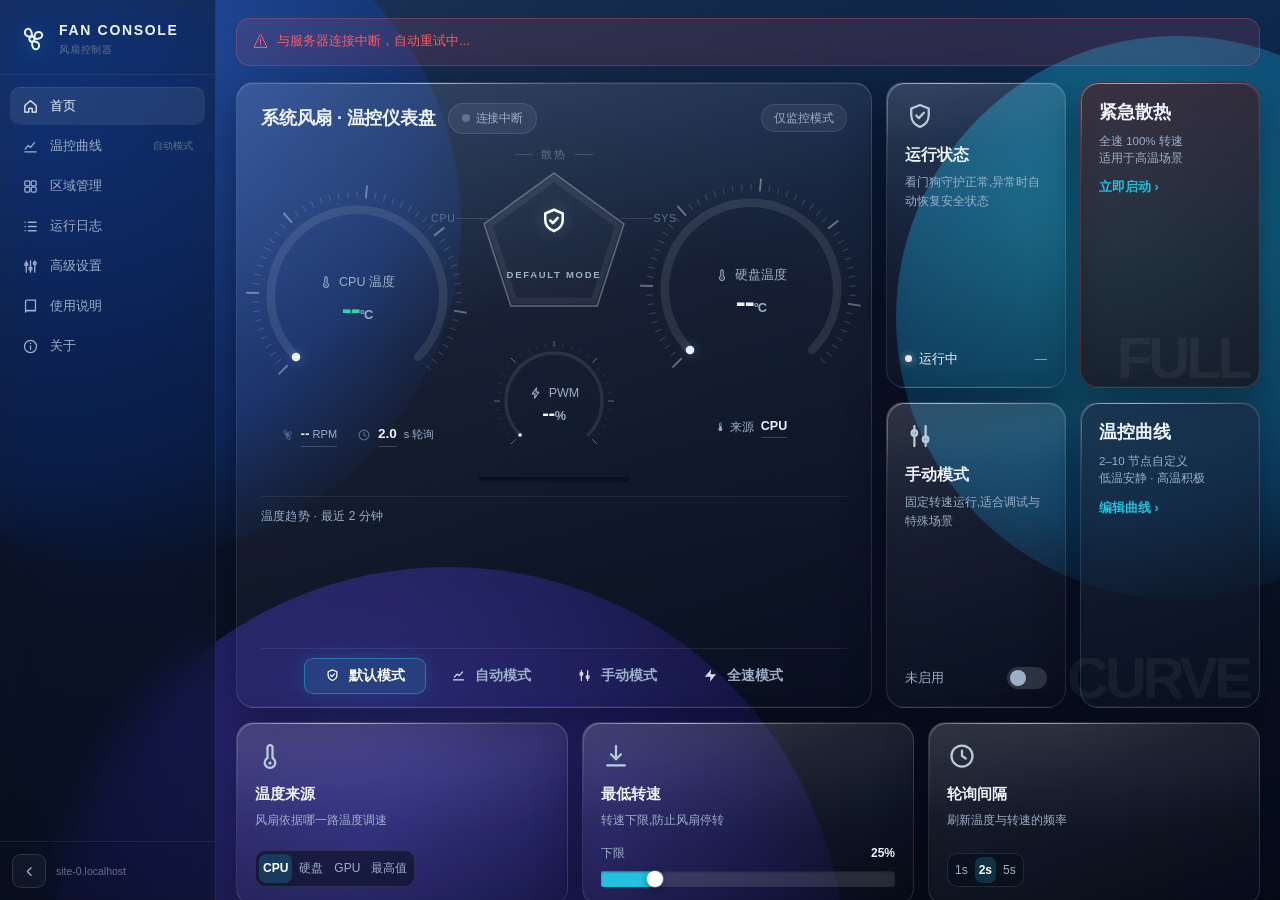
==== src/app/bin/static/index.html @ 492b4b78 "v1.0: 液态玻璃前端(多区域/告警/备份/PWA)+ 测试 + fpk 打包工程(基于 AriesOxO/fnos-fan-control)" ====
<!DOCTYPE html>
<!-- 风扇控制器 v1.0 · 组装产物(请勿手改):源头 = 原始基线 + 样式 + 构建脚本/fc-assemble-legion.py -->
<html lang="zh-CN">
<head>
<meta charset="utf-8">
<meta name="viewport" content="width=device-width,initial-scale=1,viewport-fit=cover">
<meta name="app-version" content="v1.0">
<link rel="manifest" href="/manifest.webmanifest">
<link rel="apple-touch-icon" href="/apple-touch-icon.png">
<meta name="theme-color" content="#0b1220">
<meta name="mobile-web-app-capable" content="yes">
<meta name="apple-mobile-web-app-capable" content="yes">
<meta name="apple-mobile-web-app-status-bar-style" content="black-translucent">
<meta name="apple-mobile-web-app-title" content="风扇控制器">
<title>风扇控制器</title>
<style>
/* ════════════════════════════════════════════════════════════════
   风扇控制器 · Liquid Glass 外观
   —— 基于原版深色主题重构:深空渐变壁纸 + 液态玻璃面板
   所有功能类名保持不变,仅视觉层重写
   ════════════════════════════════════════════════════════════════ */
*{margin:0;padding:0;box-sizing:border-box}
:root{
  --bg:#070d1c;--bg2:rgba(255,255,255,.05);--card:rgba(20,30,50,.52);
  --accent:#22c1e0;--accent2:#0e9fd8;--accent-glow:rgba(34,193,224,.16);
  --safe:#34d6a8;--warn:#f5b03e;--danger:#ff5964;
  --text:#eef3fa;--text2:#9db0c8;--text3:#5f738c;
  --border:rgba(255,255,255,.10);--input-bg:rgba(8,14,26,.55);--input-border:rgba(255,255,255,.14);
  --shadow:0 18px 44px rgba(2,8,20,.45);
  --glass-blur:22px;--r:18px;
}
body{
  font-family:-apple-system,BlinkMacSystemFont,"SF Pro Display","Segoe UI",Roboto,"PingFang SC","Microsoft YaHei",sans-serif;
  background:var(--bg);color:var(--text);font-size:14px;line-height:1.6;min-height:100vh;
  -webkit-font-smoothing:antialiased;
}
::selection{background:rgba(34,193,224,.35)}
.container{max-width:860px;margin:0 auto;padding:16px;position:relative;z-index:1}

/* ── 壁纸(深空渐变 + 漂浮光斑 + 颗粒) ── */
.bg{
  position:fixed;inset:0;z-index:-2;overflow:hidden;
  background:
    radial-gradient(120% 90% at 15% -10%, var(--wp-glow1) 0%, transparent 55%),
    radial-gradient(110% 80% at 92% -4%, var(--wp-glow2) 0%, transparent 52%),
    linear-gradient(180deg,var(--wp-bg1) 0%,var(--wp-bg2) 48%,var(--wp-bg3) 100%);
}
.orb{position:absolute;border-radius:50%;opacity:.55}
.orb-a{width:52vw;height:52vw;left:-16vw;top:-12vh;background:radial-gradient(circle at 35% 32%,var(--wp-oa1),var(--wp-oa2) 60%,transparent 80%)}
.orb-b{width:44vw;height:44vw;right:-14vw;top:4vh;background:radial-gradient(circle at 40% 35%,var(--wp-ob1),var(--wp-ob2) 58%,transparent 82%)}
.orb-c{width:62vw;height:62vw;left:4vw;bottom:-36vw;background:radial-gradient(circle at 40% 35%,var(--wp-oc1),var(--wp-oc2) 55%,transparent 80%)}
.bg-vignette{position:absolute;inset:0;background:radial-gradient(120% 100% at 50% 28%,transparent 52%,rgba(2,6,16,.55) 100%)}
.bg-grain{
  position:absolute;inset:-40%;opacity:.05;mix-blend-mode:overlay;
  background-image:url("data:image/svg+xml,%3Csvg xmlns='http://www.w3.org/2000/svg' width='180' height='180'%3E%3Cfilter id='n'%3E%3CfeTurbulence type='fractalNoise' baseFrequency='0.85' numOctaves='2'/%3E%3C/filter%3E%3Crect width='180' height='180' filter='url(%23n)'/%3E%3C/svg%3E");
}
/* 光斑已改为静态渐变(性能优化:去掉滤镜与动画,避免持续重绘) */
.svg-defs{position:absolute}

/* ════ 液态玻璃核心:主面板基底 ════
   ① 背景:指针追光(径向)+ 垂直渐变染色(上亮下暗)
   ② ::before 折射层:SVG 位移滤镜让背后内容发生"液体"扭曲
   ③ ::after 1px 镜面描边:高光随指针移动
*/
.topbar,.card,.section,.zone-panel,.login-box{
  position:relative;border-radius:var(--r);
  background:
    radial-gradient(560px 300px at var(--mx,50%) var(--my,-40%),
      var(--tint,rgba(255,255,255,.10)), rgba(255,255,255,0) 62%),
    linear-gradient(158deg,
      rgba(255,255,255,.13) 0%,
      rgba(255,255,255,.05) 38%,
      rgba(6,12,24,.22) 100%);
  border:1px solid var(--border);
  box-shadow:
    var(--shadow),
    inset 0 1px 0 rgba(255,255,255,.14),
    inset 0 -1px 0 rgba(255,255,255,.04);
  isolation:isolate;
}
.login-box::before{
  content:'';position:absolute;inset:0;border-radius:inherit;pointer-events:none;
  opacity:.5;
  backdrop-filter:blur(6px);
  -webkit-backdrop-filter:blur(6px);
  filter:url(#lg-distort);
}
.topbar::after,.card::after,.section::after,.zone-panel::after,.login-box::after{
  content:'';position:absolute;inset:0;border-radius:inherit;pointer-events:none;
  padding:1px;
  background:radial-gradient(260px 160px at var(--mx,30%) var(--my,0%),
    rgba(255,255,255,.55), rgba(255,255,255,.08) 46%, transparent 70%);
  -webkit-mask:linear-gradient(#000 0 0) content-box,linear-gradient(#000 0 0);
  -webkit-mask-composite:xor;
  mask:linear-gradient(#000 0 0) content-box,linear-gradient(#000 0 0);
  mask-composite:exclude;
}

/* ── 顶部 ── */
.topbar{display:flex;justify-content:space-between;align-items:center;flex:none}
.header-left{display:flex;align-items:center;gap:12px}
.header-icon{width:38px;height:38px;border-radius:12px;background:linear-gradient(135deg,var(--accent),var(--accent2));display:flex;align-items:center;justify-content:center;box-shadow:0 6px 18px rgba(34,193,224,.35),inset 0 1px 0 rgba(255,255,255,.4)}
.header-icon svg{width:21px;height:21px;fill:#fff;animation:fan-spin 14s linear infinite}
@keyframes fan-spin{to{transform:rotate(360deg)}}
.header h1{font-size:18px;font-weight:700;letter-spacing:-.3px}
.status-badge{display:flex;align-items:center;gap:6px;padding:5px 13px;border-radius:20px;font-size:12px;font-weight:500;border:1px solid transparent}
.status-badge.ok{background:rgba(52,214,168,.13);color:var(--safe);border-color:rgba(52,214,168,.25)}
.status-badge.warn{background:rgba(245,176,62,.13);color:var(--warn);border-color:rgba(245,176,62,.25)}
.status-badge.off{background:rgba(157,176,200,.10);color:var(--text2);border-color:rgba(157,176,200,.2)}
.pulse{width:8px;height:8px;border-radius:50%;position:relative}
.pulse.ok{background:var(--safe);box-shadow:0 0 10px rgba(52,214,168,.8)}
.pulse.warn{background:var(--warn);box-shadow:0 0 10px rgba(245,176,62,.8)}
.pulse.off{background:var(--text3)}
.pulse.ok::after{content:'';position:absolute;inset:-3px;border-radius:50%;border:2px solid var(--safe);animation:pulse-ring 2s ease-out infinite;opacity:0}
@keyframes pulse-ring{0%{transform:scale(.8);opacity:.6}100%{transform:scale(1.6);opacity:0}}

/* ── Toast ── */
.toast{
  position:fixed;top:24px;left:50%;transform:translateX(-50%) translateY(-20px);
  padding:10px 26px;border-radius:999px;font-size:13px;font-weight:500;z-index:999;
  opacity:0;transition:all .3s ease;pointer-events:none;
  backdrop-filter:blur(10px) saturate(150%);-webkit-backdrop-filter:blur(10px) saturate(150%);
  border:1px solid rgba(255,255,255,.16);color:#fff;
  background:rgba(22,30,48,.72);
  box-shadow:0 14px 36px rgba(2,8,20,.5),inset 0 1px 0 rgba(255,255,255,.18);
}
.toast.show{opacity:1;transform:translateX(-50%) translateY(0)}
.toast.success{background:rgba(30,140,110,.78);border-color:rgba(52,214,168,.35);box-shadow:0 14px 36px rgba(20,120,95,.35),inset 0 1px 0 rgba(255,255,255,.2)}
.toast.fail{background:rgba(170,45,60,.8);border-color:rgba(255,89,100,.35);box-shadow:0 14px 36px rgba(150,30,50,.35),inset 0 1px 0 rgba(255,255,255,.2)}

/* ── 告警 ── */
.alert{padding:10px 16px;border-radius:14px;margin-bottom:16px;font-size:13px;display:none;align-items:center;gap:8px}
.alert.warn{background:rgba(245,176,62,.12);border:1px solid rgba(245,176,62,.28);color:var(--warn);display:flex}
.alert.error{background:rgba(255,89,100,.12);border:1px solid rgba(255,89,100,.28);color:var(--danger);display:flex}
.alert-icon{flex-shrink:0;font-size:16px}

/* ── 状态卡片 ── */
.cards{display:grid;grid-template-columns:repeat(4,1fr);gap:12px;margin-bottom:16px}
.card{padding:18px 14px 16px;text-align:center;transition:transform .28s cubic-bezier(.2,.7,.2,1),box-shadow .28s ease;overflow:hidden}
.card:hover{transform:translateY(-3px);box-shadow:0 24px 52px rgba(2,8,20,.55),inset 0 1px 0 rgba(255,255,255,.16)}
.card.c-cpu{--tint:rgba(52,214,168,.16)}
.card.c-disk{--tint:rgba(34,193,224,.16)}
.card.c-fan{--tint:rgba(122,131,255,.18)}
.card.c-pwm{--tint:rgba(178,108,255,.16)}
.card.danger{border-color:rgba(255,89,100,.55);box-shadow:0 18px 44px rgba(150,30,50,.35),inset 0 1px 0 rgba(255,255,255,.14)}
.card.warn-border{border-color:rgba(245,176,62,.5)}
.card-icon{font-size:20px;margin-bottom:6px;opacity:.9;filter:drop-shadow(0 4px 10px rgba(0,0,0,.3))}
.card-label{font-size:11px;color:var(--text2);margin-bottom:4px;text-transform:uppercase;letter-spacing:.5px;font-weight:600}
.card-value{font-size:26px;font-weight:800;letter-spacing:-.5px;transition:color .3s}
.card-unit{font-size:13px;font-weight:400;color:var(--text2)}
.card-sub{font-size:11px;color:var(--text3);margin-top:4px}
.temp-safe{color:var(--safe)}.temp-warn{color:var(--warn)}.temp-danger{color:var(--danger)}
.fan-zero{color:var(--danger);animation:blink 1s infinite}
@keyframes blink{0%,100%{opacity:1}50%{opacity:.3}}

/* ── 进度条 ── */
.progress-bar{height:5px;background:rgba(8,14,26,.6);border-radius:3px;margin-top:10px;overflow:hidden;box-shadow:inset 0 1px 2px rgba(0,0,0,.4)}
.progress-fill{height:100%;border-radius:3px;background:linear-gradient(90deg,var(--accent),#818cf8);transition:width .6s ease;box-shadow:0 0 12px rgba(34,193,224,.5)}

/* ── Section ── */
.section{padding:20px;margin-bottom:16px}
.section-title{font-size:14px;font-weight:700;margin-bottom:14px;color:var(--text);display:flex;align-items:center;gap:8px;letter-spacing:-.2px}
.section-title .s-icon{font-size:16px;opacity:.75}

/* ── 模式 ── */
/* ── 模式(iCloud 应用宫格风格:透明磁贴 + 彩色圆角图标) ── */
.mode-btns{display:grid;grid-template-columns:repeat(4,1fr);gap:12px;margin:0 auto 12px;max-width:620px}
.mode-btn{
  display:flex;flex-direction:column;align-items:center;
  padding:14px 8px 12px;border:1px solid transparent;border-radius:20px;
  background:transparent;color:var(--text);cursor:pointer;text-align:center;position:relative;overflow:hidden;
  transition:transform .25s cubic-bezier(.2,.7,.2,1),box-shadow .25s ease,border-color .25s ease,background .25s ease;
}
.mode-btn:hover:not(:disabled){background:rgba(255,255,255,.06);border-color:rgba(255,255,255,.12);transform:translateY(-3px);box-shadow:0 16px 34px rgba(2,8,20,.4)}
.mode-btn.active{border-color:rgba(34,193,224,.45);background:radial-gradient(120% 90% at 50% 0%,rgba(34,193,224,.18),rgba(34,193,224,.05) 60%,transparent);box-shadow:0 0 32px rgba(34,193,224,.2)}
.mode-btn.active::after{content:'';position:absolute;bottom:0;left:22%;right:22%;height:2px;background:var(--accent);border-radius:2px;box-shadow:0 0 10px rgba(34,193,224,.8)}
.mode-btn:disabled{opacity:.3;cursor:not-allowed}
.mode-btn .m-icon{
  width:54px;height:54px;border-radius:17px;display:grid;place-items:center;
  margin-bottom:9px;
  background:linear-gradient(165deg,var(--m1,#5adcf5),var(--m2,#0e9fd8));
  box-shadow:0 10px 22px var(--mglow,rgba(34,193,224,.35)),inset 0 1px 0 rgba(255,255,255,.5),inset 0 -1px 0 rgba(0,0,0,.18);
  transition:transform .25s cubic-bezier(.2,.7,.2,1),box-shadow .25s ease;
}
.mode-btn .m-icon svg{width:26px;height:26px}
.mode-btn:hover:not(:disabled) .m-icon{transform:translateY(-2px) scale(1.05)}
.mode-btn.active .m-icon{box-shadow:0 12px 28px var(--mglow,rgba(34,193,224,.4)),0 0 0 3px rgba(255,255,255,.18),inset 0 1px 0 rgba(255,255,255,.55)}
/* 四种模式的图标配色(仿 iCloud 应用图标) */
.mode-btn[data-mode="default"] .m-icon{--m1:#42e2b8;--m2:#0f9e8a;--mglow:rgba(66,226,184,.4)}
.mode-btn[data-mode="auto"] .m-icon{--m1:#59b7ff;--m2:#0f74d8;--mglow:rgba(89,183,255,.4)}
.mode-btn[data-mode="manual"] .m-icon{--m1:#8f97ff;--m2:#4d55d8;--mglow:rgba(143,151,255,.4)}
.mode-btn[data-mode="full"] .m-icon{--m1:#ff8a6b;--m2:#d8382e;--mglow:rgba(255,138,107,.42)}
.mode-btn .name{font-size:13px;font-weight:700}
.mode-btn.active .name{color:var(--accent)}
.mode-btn .desc{font-size:10px;color:var(--text2);margin-top:2px}
.mode-detail{padding:14px;background:rgba(8,14,26,.5);border-radius:14px;margin-top:10px;border:1px solid rgba(255,255,255,.08)}
.mode-warn{font-size:12px;color:var(--warn);margin-top:8px;display:flex;align-items:center;gap:4px}

/* ── 滑块 ── */
.slider-row{display:flex;align-items:center;gap:12px}
.slider-row span:first-child{font-size:13px;color:var(--text2);white-space:nowrap}
input[type=range]{flex:1;-webkit-appearance:none;appearance:none;height:6px;border-radius:3px;background:rgba(8,14,26,.7);outline:none;box-shadow:inset 0 1px 2px rgba(0,0,0,.4)}
input[type=range]::-webkit-slider-thumb{-webkit-appearance:none;width:18px;height:18px;border-radius:50%;background:linear-gradient(160deg,#5adcf5,var(--accent2));cursor:pointer;box-shadow:0 0 12px rgba(34,193,224,.6),inset 0 1px 0 rgba(255,255,255,.5);transition:box-shadow .2s,transform .2s;border:none}
input[type=range]::-webkit-slider-thumb:hover{box-shadow:0 0 18px rgba(34,193,224,.85),inset 0 1px 0 rgba(255,255,255,.5);transform:scale(1.08)}
input[type=range]::-moz-range-thumb{width:18px;height:18px;border-radius:50%;background:linear-gradient(160deg,#5adcf5,var(--accent2));cursor:pointer;box-shadow:0 0 12px rgba(34,193,224,.6);border:none}
.slider-val{min-width:44px;text-align:right;font-weight:700;font-size:15px;color:var(--accent)}

/* ── 按钮(iCloud 胶囊风格) ── */
.btn{
  padding:8px 22px;border:1px solid rgba(255,255,255,.14);border-radius:999px;
  background:linear-gradient(160deg,rgba(34,193,224,.85),var(--accent2));color:#fff;
  cursor:pointer;font-size:13px;font-weight:600;transition:all .2s;
  box-shadow:0 6px 18px rgba(34,193,224,.25),inset 0 1px 0 rgba(255,255,255,.35);
}
.btn:hover{transform:translateY(-1px);box-shadow:0 10px 24px rgba(34,193,224,.35),inset 0 1px 0 rgba(255,255,255,.35)}
.btn:active{transform:translateY(0)}
.btn:disabled{opacity:.4;cursor:not-allowed;transform:none}
.btn-secondary{background:linear-gradient(160deg,rgba(255,255,255,.09),rgba(255,255,255,.03));border:1px solid rgba(255,255,255,.14);box-shadow:inset 0 1px 0 rgba(255,255,255,.12);color:var(--text2)}
.btn-secondary:hover{background:linear-gradient(160deg,rgba(255,255,255,.13),rgba(255,255,255,.05));color:var(--text);box-shadow:0 8px 20px rgba(2,8,20,.35),inset 0 1px 0 rgba(255,255,255,.15)}
.btn-danger{background:linear-gradient(160deg,rgba(255,89,100,.85),#c81e3c);box-shadow:0 6px 18px rgba(200,30,60,.3),inset 0 1px 0 rgba(255,255,255,.3);font-size:12px;padding:6px 14px}
.btn-group{display:flex;gap:8px;margin-top:14px}

/* ── 曲线 ── */
.curve-container{margin-bottom:14px;border-radius:14px;overflow:hidden;border:1px solid rgba(255,255,255,.09);background:rgba(8,14,26,.5)}
.curve-svg{width:100%;height:220px;background:transparent}
.curve-line{stroke:var(--accent);stroke-width:2.5;fill:none;filter:drop-shadow(0 0 6px rgba(34,193,224,.45))}
.curve-area{fill:url(#curveGrad)}
.curve-dot{fill:var(--accent);stroke:#fff;stroke-width:2;r:5;filter:drop-shadow(0 0 4px rgba(34,193,224,.6))}
.curve-grid{stroke:rgba(255,255,255,.09);stroke-width:0.5;stroke-dasharray:4,4}
.curve-label{fill:var(--text3);font-size:10px;font-family:inherit}
.curve-temp-line{stroke:var(--warn);stroke-width:1;stroke-dasharray:6,3;opacity:.6}
.curve-inputs{display:grid;grid-template-columns:repeat(2,1fr);gap:10px}
.curve-node{display:flex;align-items:center;gap:6px;font-size:13px;padding:8px 12px;background:rgba(8,14,26,.5);border-radius:12px;border:1px solid rgba(255,255,255,.09)}
.curve-node .node-label{color:var(--text2);font-size:11px;font-weight:600;min-width:40px}
.curve-node input{width:48px;padding:5px 6px;background:rgba(8,14,26,.6);border:1px solid rgba(255,255,255,.14);border-radius:9px;color:var(--text);text-align:center;font-size:13px;font-weight:600;transition:border-color .2s}
.curve-node input:focus{outline:none;border-color:var(--accent);box-shadow:0 0 0 3px rgba(34,193,224,.15)}
.curve-node input.invalid{border-color:var(--danger);background:rgba(255,89,100,.08)}
.curve-node .arrow{color:var(--text3)}
.curve-node .btn-del{background:none;border:none;color:var(--danger);cursor:pointer;font-size:16px;padding:2px 6px;opacity:.6;transition:opacity .2s}
.curve-node .btn-del:hover{opacity:1}

/* 自动生成 */
.curve-gen{margin-bottom:12px;padding:10px 14px;background:rgba(8,14,26,.5);border-radius:12px;border:1px solid rgba(255,255,255,.09)}
.gen-row{display:flex;align-items:center;gap:8px;flex-wrap:wrap;font-size:13px}
.gen-label{color:var(--text2);font-weight:600;font-size:12px}
.gen-select{padding:5px 8px;background:rgba(8,14,26,.6);border:1px solid rgba(255,255,255,.14);border-radius:9px;color:var(--text);font-size:12px}
.gen-select:focus{outline:none;border-color:var(--accent)}
.gen-input{width:48px;padding:5px 6px;background:rgba(8,14,26,.6);border:1px solid rgba(255,255,255,.14);border-radius:9px;color:var(--text);text-align:center;font-size:12px}
.gen-input:focus{outline:none;border-color:var(--accent)}
.gen-sep{color:var(--text3)}
.btn-sm{padding:5px 14px;font-size:12px;border-radius:999px}
.btn-ghost{background:transparent;border:none;box-shadow:none;color:var(--accent);padding:8px 12px;font-weight:600}
.btn-ghost:hover{background:rgba(34,193,224,.12);transform:none;box-shadow:none}

/* 曲线编辑区 */
.curve-header{display:flex;justify-content:space-between;align-items:center;margin-bottom:12px}
.curve-edit-body{max-height:0;overflow:hidden;opacity:0;transition:max-height .35s ease,opacity .25s ease}
.curve-edit-body.open{max-height:800px;opacity:1;padding-top:10px}
.curve-summary{font-size:12px;color:var(--text2);padding:8px 12px;background:rgba(8,14,26,.42);border-radius:10px;margin-top:8px;transition:opacity .2s;border:1px solid rgba(255,255,255,.07)}
.curve-summary.hidden{display:none}
.curve-summary span{margin-right:12px;white-space:nowrap}
.curve-summary .node-tag{display:inline-block;padding:2px 8px;background:var(--accent-glow);border-radius:6px;margin:2px 4px 2px 0;color:var(--accent);font-weight:600;border:1px solid rgba(34,193,224,.25)}

/* ── 折叠 ── */
.collapsible{cursor:pointer;user-select:none}
.collapse-arrow{display:inline-block;transition:transform .25s ease;font-size:10px;color:var(--text3);margin-left:4px}
.collapsible.open .collapse-arrow{transform:rotate(90deg)}
.collapse-body{max-height:0;overflow:hidden;transition:max-height .35s ease,opacity .25s ease;opacity:0}
.collapse-body.open{max-height:none;opacity:1;padding-top:14px}

/* ── 设置 ── */
.setting-row{display:flex;align-items:center;gap:12px;margin-bottom:12px;font-size:13px;padding:4px 0}
.setting-row label{min-width:72px;color:var(--text2);font-weight:500}
.setting-row input[type=number]{width:64px;padding:6px 8px;background:rgba(8,14,26,.6);border:1px solid rgba(255,255,255,.14);border-radius:9px;color:var(--text);text-align:center;font-size:13px;font-weight:600;transition:border-color .2s}
.setting-row input[type=number]:focus{outline:none;border-color:var(--accent);box-shadow:0 0 0 3px rgba(34,193,224,.15)}
.setting-row .hint{font-size:11px;color:var(--text3)}
.radio-group{display:flex;gap:14px}
.radio-group label{display:flex;align-items:center;gap:5px;cursor:pointer;color:var(--text);font-size:13px}
.radio-group input{accent-color:var(--accent)}

/* ── 日志 ── */
.log-header{display:flex;justify-content:space-between;align-items:center}
.log-list{max-height:300px;overflow-y:auto;border-radius:12px;background:rgba(8,14,26,.45);border:1px solid rgba(255,255,255,.07)}
.log-list::-webkit-scrollbar{width:8px}
.log-list::-webkit-scrollbar-track{background:transparent}
.log-list::-webkit-scrollbar-thumb{background:rgba(255,255,255,.14);border-radius:4px}
.log-list::-webkit-scrollbar-thumb:hover{background:rgba(255,255,255,.24)}
.log-item{display:flex;align-items:flex-start;gap:10px;padding:8px 12px;border-bottom:1px solid rgba(255,255,255,.05);font-size:12px;transition:background .15s}
.log-item:last-child{border-bottom:none}
.log-item:hover{background:rgba(34,193,224,.05)}
.log-time{color:var(--text3);white-space:nowrap;min-width:90px;font-family:"SF Mono",Consolas,monospace}
.log-badge{display:inline-block;padding:1px 6px;border-radius:5px;font-size:10px;font-weight:600;text-transform:uppercase;min-width:36px;text-align:center}
.log-badge.info{background:rgba(34,193,224,.16);color:var(--accent)}
.log-badge.warn{background:rgba(245,176,62,.16);color:var(--warn)}
.log-badge.error{background:rgba(255,89,100,.16);color:var(--danger)}
.log-msg{color:var(--text2);flex:1;word-break:break-all}
.log-empty{text-align:center;color:var(--text3);padding:24px;font-size:13px}

/* ── 登录遮罩(液态玻璃版) ── */
.login-overlay{position:fixed;inset:0;background:rgba(5,10,20,.62);backdrop-filter:blur(8px) saturate(140%);-webkit-backdrop-filter:blur(8px) saturate(140%);z-index:1000;display:flex;align-items:center;justify-content:center}
.login-box{padding:34px 32px 28px;width:330px;text-align:center;animation:card-in .55s cubic-bezier(.2,.7,.2,1) both}
@keyframes card-in{from{opacity:0;transform:translateY(14px) scale(.97)}to{opacity:1;transform:none}}
.login-box h2{font-size:19px;margin-bottom:6px;letter-spacing:-.3px}
.login-box p{font-size:13px;color:var(--text2);margin-bottom:20px}
.login-box input{width:100%;padding:11px 14px;background:rgba(8,14,26,.6);border:1px solid rgba(255,255,255,.14);border-radius:12px;color:var(--text);font-size:14px;text-align:center;margin-bottom:12px;transition:border-color .2s,box-shadow .2s}
.login-box input:focus{outline:none;border-color:var(--accent);box-shadow:0 0 0 3px rgba(34,193,224,.15)}
.login-box .btn{width:100%;padding:11px;border-radius:999px}
.login-error{color:var(--danger);font-size:12px;margin-bottom:10px;min-height:16px}

/* ── 使用说明 ── */
.guide{font-size:13px;line-height:1.8}
.guide-section{margin-bottom:16px}
.guide-section h3{font-size:13px;font-weight:700;color:var(--accent);margin-bottom:6px}
.guide-section ul{padding-left:18px;color:var(--text2)}
.guide-section li{margin-bottom:4px}
.guide-section li b{color:var(--text)}
.guide-code{margin-top:8px;padding:10px 14px;background:rgba(8,14,26,.6);border:1px solid rgba(255,255,255,.09);border-radius:10px;font-family:"SF Mono",Consolas,monospace;font-size:12px;color:var(--warn);word-break:break-all;user-select:all}

/* ── 多区域面板 ── */
.zone-panel{padding:20px;margin-bottom:16px}
.zone-header{display:flex;justify-content:space-between;align-items:center;margin-bottom:14px}
.zone-name{font-size:14px;font-weight:700;display:flex;align-items:center;gap:8px}
.zone-meta{font-size:11px;color:var(--text3)}
.zone-stats{display:flex;gap:20px;margin-bottom:14px;flex-wrap:wrap}
.zone-stat{text-align:center}
.zone-stat .card-label{margin-bottom:2px}
.zone-stat-val{font-size:20px;font-weight:800;letter-spacing:-.3px}
.zone-stat-unit{font-size:12px;color:var(--text2);font-weight:400}
.zone-mode-btns{display:grid;grid-template-columns:repeat(4,1fr);gap:8px}
.zone-mode-btns .mode-btn{padding:12px 6px 10px;border-radius:16px}
.zone-mode-btns .mode-btn .m-icon{width:40px;height:40px;border-radius:13px;margin-bottom:6px}
.zone-mode-btns .mode-btn .m-icon svg{width:20px;height:20px}
.zone-mode-btns .mode-btn .name{font-size:12px}
.zone-mode-btns .mode-btn .desc{display:none}
.zone-degraded{font-size:12px;color:var(--warn);margin-top:8px;display:flex;align-items:center;gap:4px}

/* ── 响应式 ── */
@media(max-width:640px){
  .cards{grid-template-columns:repeat(2,1fr)}
  .mode-btns{grid-template-columns:repeat(2,1fr)}
  .zone-mode-btns{grid-template-columns:repeat(2,1fr)}
  .curve-inputs{grid-template-columns:1fr}
  .container{padding:10px}
  .card-value{font-size:22px}
}
@media(max-width:380px){
  .cards{grid-template-columns:1fr}
  .mode-btns{grid-template-columns:repeat(2,1fr)}
  .zone-mode-btns{grid-template-columns:repeat(2,1fr)}
}
@media (prefers-reduced-motion: reduce){
  *,*::before,*::after{animation-duration:.001s!important;transition-duration:.001s!important}
}

/* ════════ 壁纸系统(4 套预设,全部纯静态渐变,零滤镜零动画) ════════ */
/* 默认 = 深空蓝(基底变量) */
html{
  --wp-glow1:#1d3a63;--wp-glow2:#0e2a52;
  --wp-bg1:#0b1730;--wp-bg2:#0a1226;--wp-bg3:#070d1c;
  --wp-oa1:#2f6df0;--wp-oa2:#123a8f;
  --wp-ob1:#19b8d8;--wp-ob2:#0c5e8f;
  --wp-oc1:#5b4df0;--wp-oc2:#241d7a;
}
html[data-wallpaper="dusk"]{
  --wp-glow1:#3a2560;--wp-glow2:#2a1747;
  --wp-bg1:#1b1233;--wp-bg2:#120b26;--wp-bg3:#0a0618;
  --wp-oa1:#8b5cf6;--wp-oa2:#4c2f9e;
  --wp-ob1:#c86bff;--wp-ob2:#6d28d9;
  --wp-oc1:#6d5df0;--wp-oc2:#2e2478;
}
html[data-wallpaper="mint"]{
  --wp-glow1:#0f4a44;--wp-glow2:#0a3733;
  --wp-bg1:#072a26;--wp-bg2:#051c1a;--wp-bg3:#031210;
  --wp-oa1:#2dd4bf;--wp-oa2:#0f766e;
  --wp-ob1:#34d399;--wp-ob2:#047857;
  --wp-oc1:#22d3ee;--wp-oc2:#155e75;
}
html[data-wallpaper="obsidian"]{
  --wp-glow1:#161b26;--wp-glow2:#11151f;
  --wp-bg1:#0b0e14;--wp-bg2:#080a10;--wp-bg3:#05070b;
  --wp-oa1:#33415e;--wp-oa2:#1a2333;
  --wp-ob1:#2a3a55;--wp-ob2:#14202f;
  --wp-oc1:#3a3550;--wp-oc2:#1d1a2e;
}

/* ── 壁纸切换:顶部按钮 + 弹出面板 ── */
.header{z-index:30}
.header-right{display:flex;align-items:center;gap:10px}
.wp-btn{
  width:34px;height:34px;border-radius:50%;flex:none;
  border:1px solid rgba(255,255,255,.14);
  background:linear-gradient(160deg,rgba(255,255,255,.10),rgba(255,255,255,.03));
  color:var(--text2);cursor:pointer;display:grid;place-items:center;
  transition:box-shadow .2s ease,border-color .2s ease,color .2s ease,transform .15s ease;
  box-shadow:inset 0 1px 0 rgba(255,255,255,.12);
}
.wp-btn:hover{color:var(--text);border-color:rgba(34,193,224,.5);box-shadow:0 8px 18px rgba(2,8,20,.4),inset 0 1px 0 rgba(255,255,255,.14)}
.wp-btn:active{transform:scale(.93)}
.wp-btn svg{width:17px;height:17px}
.wp-panel{
  position:absolute;top:calc(100% + 10px);right:18px;z-index:80;
  width:250px;max-width:calc(100vw - 26px);padding:14px;border-radius:18px;
  background:linear-gradient(165deg,rgba(24,34,56,.97),rgba(13,20,36,.97));
  border:1px solid rgba(255,255,255,.12);
  box-shadow:0 26px 60px rgba(2,8,20,.6),inset 0 1px 0 rgba(255,255,255,.12);
  opacity:0;visibility:hidden;transform:translateY(-6px) scale(.98);
  transition:opacity .22s ease,transform .25s cubic-bezier(.2,.7,.2,1),visibility .25s;
}
.wp-panel.open{opacity:1;visibility:visible;transform:none}
.wp-panel__title{font-size:12px;font-weight:700;color:var(--text2);margin:0 2px 10px;letter-spacing:.4px}
.wp-grid{display:grid;grid-template-columns:repeat(2,1fr);gap:10px}
.wp-item{
  display:flex;flex-direction:column;gap:7px;align-items:center;padding:8px;border-radius:14px;
  border:1px solid rgba(255,255,255,.08);background:rgba(255,255,255,.04);
  cursor:pointer;transition:border-color .2s ease,background .2s ease,transform .2s ease;color:var(--text2);
}
.wp-item:hover{border-color:rgba(34,193,224,.5);transform:translateY(-1px)}
.wp-item.active{border-color:rgba(34,193,224,.8);background:rgba(34,193,224,.12)}
.wp-item.active .wp-name{color:var(--accent);font-weight:700}
.wp-thumb{width:100%;height:52px;border-radius:10px;box-shadow:inset 0 0 0 1px rgba(255,255,255,.09)}
.wp-thumb--blue{background:radial-gradient(130% 100% at 22% 12%, #2f6df0 0%, transparent 58%),radial-gradient(110% 90% at 88% 22%, #19b8d8 0%, transparent 55%),linear-gradient(180deg,#0b1730,#070d1c)}
.wp-thumb--dusk{background:radial-gradient(130% 100% at 22% 12%, #8b5cf6 0%, transparent 58%),radial-gradient(110% 90% at 88% 22%, #c86bff 0%, transparent 55%),linear-gradient(180deg,#1b1233,#0a0618)}
.wp-thumb--mint{background:radial-gradient(130% 100% at 22% 12%, #2dd4bf 0%, transparent 58%),radial-gradient(110% 90% at 88% 22%, #34d399 0%, transparent 55%),linear-gradient(180deg,#072a26,#031210)}
.wp-thumb--obsidian{background:radial-gradient(130% 100% at 22% 12%, #33415e 0%, transparent 58%),radial-gradient(110% 90% at 88% 22%, #3a3550 0%, transparent 55%),linear-gradient(180deg,#0b0e14,#05070b)}
.wp-name{font-size:11.5px;font-weight:600}

@media(max-width:640px){
  .wp-panel{right:12px}
  .wp-thumb{height:44px}
}

/* ── 自定义壁纸 ── */
.bg-img{position:absolute;inset:0;background-size:cover;background-position:center;opacity:0;transition:opacity .45s ease}
html[data-wallpaper="custom"] .bg-img{opacity:1}
html[data-wallpaper="custom"] .orb{display:none}
html[data-wallpaper="custom"] .bg-vignette{
  background:
    radial-gradient(120% 100% at 50% 28%,transparent 42%,rgba(2,6,16,.64) 100%),
    linear-gradient(180deg,rgba(4,8,18,.40),rgba(4,8,18,.52));
}
.wp-custom{margin-top:10px;display:flex;flex-direction:column;gap:8px}
.wp-item--custom{flex-direction:row;align-items:center;gap:10px;padding:8px 10px;width:100%}
.wp-thumb--custom{width:64px;height:38px;flex:none;border:1px dashed rgba(255,255,255,.22);background-color:rgba(255,255,255,.05);background-position:center;background-size:cover}
.wp-item--custom.has-img .wp-thumb--custom{border-style:solid;border-color:rgba(255,255,255,.12)}
.wp-custom-actions{display:flex;gap:8px}
.wp-mini{flex:1;padding:6px 10px;border-radius:10px;border:1px solid rgba(255,255,255,.12);background:rgba(255,255,255,.05);color:var(--text2);font-size:11.5px;font-weight:600;cursor:pointer;transition:border-color .2s ease,color .2s ease}
.wp-mini:hover{border-color:rgba(34,193,224,.5);color:var(--text)}
.wp-mini--danger:hover{border-color:rgba(255,89,100,.55);color:var(--danger)}

/* ══════════════════════════════════════════════════════════════════
   v6 · 拯救者(Legion)布局补丁
   —— 只重排版式:左侧栏 + 顶栏 + 仪表盘英雄卡 + 快捷卡片区
   —— 液态玻璃基底样式(上一段)全部保留
   ══════════════════════════════════════════════════════════════════ */

/* ── 总布局 ── */
body{overflow:hidden}
.app{display:flex;height:100vh;min-width:1024px}
.main{flex:1;min-width:0;display:flex;flex-direction:column}
.content{flex:1;overflow-y:auto;padding:18px 20px 30px;display:flex;flex-direction:column;min-height:0}
.content::-webkit-scrollbar{width:9px}
.content::-webkit-scrollbar-thumb{background:#2a3040;border-radius:5px}
.content::-webkit-scrollbar-thumb:hover{background:#38415a}
.container{max-width:none;margin:0;padding:0}

/* ── 顶栏(玻璃) ── */
.topbar{flex:none;z-index:40}
.tb-title{font-size:15px;font-weight:700;letter-spacing:-.2px;display:flex;align-items:center;gap:10px}
.tb-title .tb-sub{font-size:11px;color:var(--text3);font-weight:500;letter-spacing:.04em}
.tb-right{display:flex;align-items:center;gap:10px;margin-left:auto}
.tb-right .wp-panel{top:calc(100% + 8px);right:16px}

/* ── 左侧栏(玻璃) ── */
.sidebar{
  width:216px;flex:none;display:flex;flex-direction:column;overflow:hidden;position:relative;z-index:20;
  background:linear-gradient(180deg,rgba(18,27,46,.58),rgba(10,16,30,.66));
  border-right:1px solid rgba(255,255,255,.08);
  backdrop-filter:blur(20px) saturate(150%);-webkit-backdrop-filter:blur(20px) saturate(150%);
  transition:width .25s ease;
}
.brand{display:flex;align-items:center;gap:11px;padding:19px 16px 16px;border-bottom:1px solid rgba(255,255,255,.07)}
.brand .b-icon{width:32px;height:32px;flex:none;color:#eaf4ff;display:grid;place-items:center;filter:drop-shadow(0 4px 10px rgba(34,193,224,.35))}
.brand .b-icon svg{width:30px;height:30px;animation:fan-spin 14s linear infinite}
.brand .b-name{font-size:14px;font-weight:800;letter-spacing:.12em}
.brand .b-sub{font-size:10px;color:var(--text3);letter-spacing:.08em;margin-top:1px}
.side-nav{flex:1;padding:12px 10px;display:flex;flex-direction:column;gap:2px;overflow-y:auto}
.side-item{
  display:flex;align-items:center;gap:11px;padding:10px 12px;border-radius:10px;border:0;background:transparent;
  color:var(--text2);font-size:13px;cursor:pointer;width:100%;text-align:left;white-space:nowrap;
  transition:background .15s ease,color .15s ease;
}
.side-item svg{width:17px;height:17px;flex:none}
.side-item span{display:inline}
.side-item:hover{background:rgba(255,255,255,.05);color:var(--text)}
.side-item.active{background:rgba(255,255,255,.08);color:var(--text);box-shadow:inset 0 1px 0 rgba(255,255,255,.08)}
.side-item .s-badge{margin-left:auto;font-size:10px;color:var(--text3)}
.side-foot{padding:12px;border-top:1px solid rgba(255,255,255,.07);display:flex;align-items:center;gap:10px}
.collapse-btn{
  width:34px;height:34px;flex:none;border-radius:9px;border:1px solid rgba(255,255,255,.12);
  background:rgba(255,255,255,.04);color:var(--text2);cursor:pointer;display:grid;place-items:center;
}
.collapse-btn:hover{background:rgba(255,255,255,.09);color:var(--text)}
.collapse-btn svg{width:15px;height:15px;transition:transform .25s ease}
.side-foot .sys{font-size:10.5px;color:var(--text3);white-space:nowrap}
.app.collapsed .sidebar{width:64px}
.app.collapsed .b-text,.app.collapsed .side-item span,.app.collapsed .side-item .s-badge,.app.collapsed .side-foot .sys{display:none}
.app.collapsed .side-item{justify-content:center;padding:10px}
.app.collapsed .brand{justify-content:center;padding:19px 8px 16px}
.app.collapsed .collapse-btn svg{transform:rotate(180deg)}

/* ── 英雄卡 / 仪表盘 ── */
.top-grid{display:grid;grid-template-columns:minmax(0,2.02fr) minmax(0,1fr);gap:14px;align-items:stretch;margin-bottom:14px}
.mini-grid{display:grid;grid-template-columns:1fr 1fr;grid-template-rows:1fr 1fr;gap:14px;min-height:0}
.bottom-grid{display:grid;grid-template-columns:repeat(3,minmax(0,1fr));gap:14px;margin-bottom:16px}
.view{min-height:0}

.hero{padding:20px 24px 10px;text-align:left;overflow:visible;display:flex;flex-direction:column}
.hero:hover{transform:none;box-shadow:var(--shadow),inset 0 1px 0 rgba(255,255,255,.14),inset 0 -1px 0 rgba(255,255,255,.04)}
.hero-head{display:flex;align-items:center;justify-content:space-between;margin-bottom:2px;gap:10px}
.hero-title{font-size:18px;font-weight:700;letter-spacing:-.2px;display:flex;align-items:center;gap:8px}
.hw-chip{font-size:11.5px;color:var(--text2);background:rgba(255,255,255,.06);border:1px solid rgba(255,255,255,.1);padding:4px 12px;border-radius:999px;white-space:nowrap}
.hero-body{display:grid;grid-template-columns:1fr auto 1fr;align-items:center;gap:4px;padding:10px 0 2px;flex:1}

.gauge-col{display:flex;flex-direction:column;align-items:center;gap:12px;min-width:0}
.gauge{position:relative;width:min(292px,100%)}
.gauge svg{display:block;width:100%}
.g-center{position:absolute;inset:0;display:flex;flex-direction:column;align-items:center;justify-content:center;padding-top:4px;pointer-events:none}
.g-label{display:flex;align-items:center;gap:6px;color:var(--text2);font-size:12.5px;margin-bottom:2px}
.g-label svg{width:14px;height:14px}
.g-num{display:flex;align-items:baseline;gap:3px}
.g-track{fill:none;stroke:rgba(255,255,255,.09);stroke-width:9;stroke-linecap:round}
.g-value{fill:none;stroke:#e9f2fa;stroke-width:9;stroke-linecap:round;transition:stroke-dasharray .9s cubic-bezier(.2,.7,.2,1);filter:drop-shadow(0 0 6px rgba(190,230,255,.35))}
.gauge--mini{width:152px}
.gauge--mini .g-track,.gauge--mini .g-value{stroke-width:7}
.hero .gauge .card-value{font-size:40px;font-weight:800;letter-spacing:-1px;line-height:1}
.hero .gauge .card-unit{font-size:14px;font-weight:600;color:var(--text2)}
.hero .gauge--mini .card-value{font-size:23px;letter-spacing:-.5px}
.hero .gauge--mini .card-unit{font-size:11px}

/* 仪表卡壳(#cardCpu 等会被 JS 覆写为 card c-cpu 等类,用 ID 重置回透明容器) */
#cardCpu,#cardDisk,#cardFan{
  background:none;border:0;box-shadow:none;border-radius:0;padding:0;margin:0;
  backdrop-filter:none;-webkit-backdrop-filter:none;text-align:center;overflow:visible;transition:none;position:static;
}
#cardCpu::after,#cardDisk::after,#cardFan::after{display:none}
#cardCpu:hover,#cardDisk:hover,#cardFan:hover{transform:none;box-shadow:none}
.hero .gauge-stats{display:flex;gap:20px;flex-wrap:wrap;justify-content:center}
.hero .stat{display:flex;align-items:center;gap:7px;font-size:13px;color:var(--text2)}
.hero .stat svg{width:14px;height:14px;color:var(--text3)}
.hero .stat .card-value{font-size:13.5px;font-weight:700;letter-spacing:0;color:var(--text);border-bottom:1px solid rgba(255,255,255,.18);padding-bottom:1px}
.hero .stat .card-unit{font-size:11px;color:var(--text2)}
.hero-disk-detail{max-width:300px;text-align:center;white-space:nowrap;overflow:hidden;text-overflow:ellipsis}
.hero .progress-bar{width:150px;margin:8px auto 0}

/* 中央:五边形散热模式 */
.center-col{position:relative;display:flex;flex-direction:column;align-items:center;gap:8px;padding:0 16px}
.tag-heat{font-size:11px;color:var(--text3);letter-spacing:.22em;display:flex;align-items:center;gap:8px}
.tag-heat::before,.tag-heat::after{content:'';width:18px;height:1px;background:rgba(255,255,255,.16)}
.tag-side{position:absolute;top:64px;font-size:10.5px;color:var(--text3);letter-spacing:.08em}
.tag-side::after{content:'';position:absolute;top:50%;width:32px;height:1px;background:rgba(255,255,255,.12)}
.tag-cpu{left:-26px}
.tag-cpu::after{left:100%}
.tag-gpu{right:-26px}
.tag-gpu::after{right:100%}
.pentagon{position:relative}
.pentagon svg{display:block;width:162px;height:162px}
.pentagon .p-mode{position:absolute;left:0;right:0;top:96px;text-align:center;font-size:9.5px;letter-spacing:.18em;color:var(--text2);font-weight:600}
.pentagon .p-icon{position:absolute;left:50%;top:50px;transform:translate(-50%,-50%);color:#eaf4ff;filter:drop-shadow(0 0 8px rgba(150,210,255,.35))}
.pentagon .p-icon svg{width:30px;height:30px}

/* ── 迷你卡 / 底部卡(玻璃) ── */
.mini-card,.sm-card{text-align:left;padding:18px;display:flex;flex-direction:column;overflow:visible}
.mini-card .m-icon,.sm-card .m-icon{width:30px;height:30px;color:#b9ccd9;margin-bottom:12px;flex:none}
.mini-card .m-icon svg,.sm-card .m-icon svg{width:100%;height:100%}
.mini-card h3{margin:0 0 6px;font-size:15.5px;font-weight:700}
.sm-card h3{margin:0 0 5px;font-size:14.5px;font-weight:700}
.mini-card p,.sm-card p{margin:0;font-size:12px;color:var(--text2);line-height:1.55}
.m-foot{margin-top:auto;display:flex;align-items:center;justify-content:space-between;gap:10px;padding-top:14px}
.m-state{font-size:12.5px;color:var(--text2)}
.dot-ok{display:inline-flex;align-items:center;gap:7px;font-size:12.5px;color:var(--text)}
.dot-ok i{width:7px;height:7px;border-radius:50%;background:#e8eaed;box-shadow:0 0 8px rgba(255,255,255,.55)}
.mini-card .big{font-size:18px;font-weight:800;line-height:1.3}
.mini-card .sub{font-size:11.5px;color:var(--text2);margin-top:3px;line-height:1.5}
.promo{background:linear-gradient(160deg,rgba(38,49,72,.75) 0%,rgba(20,28,44,.7) 55%,rgba(13,19,32,.72) 100%)}
.promo--red{background:linear-gradient(160deg,rgba(74,32,40,.72) 0%,rgba(38,18,24,.68) 60%,rgba(24,12,16,.72) 100%);border-color:rgba(255,89,100,.22)}
.promo--blue{background:linear-gradient(160deg,rgba(30,48,76,.72) 0%,rgba(17,26,44,.68) 60%,rgba(11,17,30,.72) 100%);border-color:rgba(120,183,255,.2)}
.promo .glyph{position:absolute;right:10px;bottom:0;font-size:58px;line-height:1;color:rgba(255,255,255,.05);font-weight:900;letter-spacing:-4px;pointer-events:none}
.link{display:inline-block;margin-top:10px;color:var(--accent);font-size:12.5px;cursor:pointer;font-weight:600}
.link:hover{text-decoration:underline}
.foot-row{display:flex;align-items:center;justify-content:space-between;gap:10px;font-size:12px;color:var(--text2);width:100%}
.foot-row .v{color:var(--text);font-weight:700;font-variant-numeric:tabular-nums}

/* 底部卡控件(分段/开关/滑杆) */
.sm-card .seg,.mini-card .seg{display:flex;background:rgba(8,14,26,.55);border:1px solid rgba(255,255,255,.1);border-radius:10px;padding:3px;gap:3px}
.sm-card .seg button{flex:1;border:0;background:transparent;color:var(--text2);font-size:12px;padding:6px 4px;border-radius:7px;cursor:pointer;white-space:nowrap;transition:background .15s,color .15s}
.sm-card .seg button:hover{color:var(--text)}
.sm-card .seg button.active{background:rgba(34,193,224,.2);color:#fff;font-weight:600}
.switch{position:relative;display:inline-block;width:40px;height:22px;flex:none;cursor:pointer}
.switch input{display:none}
.switch i{position:absolute;inset:0;background:rgba(255,255,255,.14);border-radius:11px;transition:background .2s}
.switch i::after{content:'';position:absolute;width:16px;height:16px;border-radius:50%;background:#9db0c8;top:3px;left:3px;transition:all .2s}
.switch input:checked + i{background:rgba(34,193,224,.75)}
.switch input:checked + i::after{left:21px;background:#fff}
.mini-card input[type=range],.sm-card input[type=range]{
  -webkit-appearance:none;appearance:none;width:100%;height:4px;border-radius:2px;outline:none;
  background:linear-gradient(90deg,var(--accent) var(--fill,20%),rgba(255,255,255,.12) var(--fill,20%));
}
.mini-card input[type=range]::-webkit-slider-thumb,.sm-card input[type=range]::-webkit-slider-thumb{
  -webkit-appearance:none;width:16px;height:16px;border-radius:50%;background:#fff;cursor:pointer;
  box-shadow:0 0 0 1px rgba(255,255,255,.25),0 2px 8px rgba(2,8,20,.5);
}

/* ── 运行模式:改为拯救者式页签(只作用于单区域模式区) ── */
#singleModeSection{
  background:none;border:0;box-shadow:none;padding:0;margin:0;border-radius:0;
  backdrop-filter:none;-webkit-backdrop-filter:none;display:block;
}
#singleModeSection::after{display:none}
#singleModeSection>.section-title{display:none}
#singleModeSection .mode-btns{
  display:flex;justify-content:center;align-items:center;gap:4px;max-width:none;margin:0;
  border-top:1px solid rgba(255,255,255,.08);padding:9px 0 3px;
}
#singleModeSection .mode-btn{
  display:inline-flex;flex-direction:row;align-items:center;gap:8px;
  padding:8px 20px;border-radius:9px;border:1px solid transparent;background:transparent;
  color:var(--text2);font-size:13.5px;cursor:pointer;position:static;overflow:visible;
  transition:background .15s ease,color .15s ease,border-color .15s ease;
}
#singleModeSection .mode-btn::after{display:none}
#singleModeSection .mode-btn:hover:not(:disabled){background:rgba(255,255,255,.06);transform:none;box-shadow:none;border-color:transparent}
#singleModeSection .mode-btn.active{
  background:rgba(34,193,224,.16);border-color:rgba(34,193,224,.45);color:#fff;font-weight:700;
  box-shadow:0 0 20px rgba(34,193,224,.16);transform:none;
}
#singleModeSection .mode-btn .m-icon{width:16px;height:16px;background:none;box-shadow:none;margin:0;display:grid;place-items:center;border-radius:0}
#singleModeSection .mode-btn .m-icon svg{width:15px;height:15px;opacity:.85}
#singleModeSection .mode-btn.active .m-icon svg{opacity:1}
#singleModeSection .mode-btn:hover:not(:disabled) .m-icon{transform:none}
#singleModeSection .mode-btn.active .m-icon{box-shadow:none}
#singleModeSection .mode-btn .name{font-size:13.5px}
#singleModeSection .mode-btn.active .name{color:#fff}
#singleModeSection .mode-btn .desc{display:none}
#singleModeSection .mode-btn:disabled{opacity:.35}
#singleModeSection .mode-detail{margin-top:12px}

/* ── 响应式 ── */
@media (max-width:1500px){.bottom-grid{grid-template-columns:repeat(3,minmax(0,1fr))}}
@media (max-width:1320px){
  .bottom-grid{grid-template-columns:repeat(3,minmax(0,1fr))}
  .top-grid{grid-template-columns:minmax(0,1.7fr) minmax(0,1fr)}
}
@media (max-width:1120px){
  .top-grid{grid-template-columns:1fr}
  .mini-grid{grid-template-rows:auto}
}
@media (max-width:880px){
  .sidebar{display:none}
  .hero-body{grid-template-columns:1fr;justify-items:center;gap:14px}
  .tag-side{display:none}
}

/* ════════ v8 追加 ════════ */

/* ① 视图铺满:首页自适应填满屏幕 */
.content{padding-bottom:24px}
.view{display:flex;flex-direction:column;flex:1 0 auto;min-height:0}
#viewHome .top-grid{flex:1;min-height:380px}
#viewHome .bottom-grid{margin-bottom:0}

/* 仪表盘随屏幕尺寸缩放 */
.gauge{width:clamp(230px, min(17vw, 30vh), 380px)}
.gauge--mini{width:clamp(120px, 8.5vw, 170px)}
.hero .gauge .card-value{font-size:clamp(30px, 2.3vw, 46px)}
.hero .gauge--mini .card-value{font-size:clamp(20px, 1.45vw, 27px)}
.hero .gauge .card-unit{font-size:clamp(12px, 1vw, 16px)}

/* ② 壁纸入口(高级设置内)+ 状态徽章(仪表盘标题后) */
.wp-anchor{position:relative;display:inline-block}
.wp-anchor .wp-panel{left:0;right:auto;top:calc(100% + 8px)}
.hero-title .status-badge{margin-left:4px}
/* 修复:设置页折叠容器会裁剪壁纸悬浮面板 → 展开时解除 overflow 裁剪 */
#settingsBody.open{overflow:visible}

/* ③ 温控曲线:大尺寸自适应 + 拖拽节点 */.curve-svg{height:clamp(300px,44vh,480px)}
.curve-line{stroke-width:var(--curve-lw,2.5px)}
.curve-dot{r:var(--curve-r,5px);cursor:grab}
.curve-hit{fill:transparent;stroke:none;cursor:grab}
.curve-svg.dragging{cursor:grabbing}
.curve-svg.dragging .curve-dot{r:calc(var(--curve-r,5px) + 2px)}

/* ④ 关于页 */
.guide a{color:var(--accent);text-decoration:none}
.guide a:hover{text-decoration:underline}

/* ════════ v9.2 追加 ════════ */

/* ① 温控曲线:未保存提醒 */
.curve-dirty-note{
  display:none;align-items:center;gap:6px;margin-left:auto;margin-right:10px;
  font-size:12px;color:var(--warn);font-weight:600;white-space:nowrap;
}
.curve-dirty-note.on{display:inline-flex}
.curve-dirty-note::before{content:'';width:7px;height:7px;border-radius:50%;background:var(--warn);box-shadow:0 0 8px rgba(245,176,62,.75)}
#curveSaveBtn.is-dirty{animation:dirty-glow 1.6s ease-in-out infinite}
@keyframes dirty-glow{
  0%,100%{box-shadow:0 6px 18px rgba(34,193,224,.25),inset 0 1px 0 rgba(255,255,255,.35)}
  50%{box-shadow:0 8px 24px rgba(245,176,62,.4),0 0 0 3px rgba(245,176,62,.15),inset 0 1px 0 rgba(255,255,255,.35)}
}
.side-item .s-dot{display:none;width:6px;height:6px;border-radius:50%;background:var(--warn);box-shadow:0 0 8px rgba(245,176,62,.7);flex:none;margin-left:2px}
.side-item .s-dot.on{display:block}
.app.collapsed .side-item .s-dot{display:none}
.side-foot .sys{flex:1;min-width:0;overflow:hidden;text-overflow:ellipsis}
.curve-svg{touch-action:none}

/* ② 手机端适配(≤880px):侧栏收为底部导航,内容单列滚动 */
@media (max-width:880px){
  .app{min-width:0;flex-direction:column;height:100vh;height:100dvh}
  .app.collapsed .sidebar{width:100%}
  .sidebar{
    position:fixed;left:0;right:0;bottom:0;top:auto;z-index:60;width:100%;height:auto;
    display:flex;flex-direction:row;border-right:0;border-top:1px solid rgba(255,255,255,.09);
    background:linear-gradient(0deg,rgba(9,15,28,.96),rgba(17,26,44,.9));
    backdrop-filter:none;-webkit-backdrop-filter:none;
    padding-bottom:env(safe-area-inset-bottom,0);
  }
  .brand,.side-foot{display:none}
  .side-nav{flex-direction:row;flex:1;padding:5px 6px;gap:2px;overflow:visible;justify-content:space-around}
  .side-nav .side-item{flex:1 1 0;min-width:0;flex-direction:column;gap:3px;justify-content:center;text-align:center;padding:7px 1px 5px;font-size:10px;border-radius:12px;position:relative}
  .side-item svg{width:18px;height:18px}
  .app.collapsed .side-item{justify-content:center;padding:7px 1px 5px}
  .app.collapsed .side-item > span:not(.s-badge){display:inline}
  .side-item .s-badge{display:none}
  .app.collapsed .side-item .s-dot.on{display:block}
  .side-item .s-dot.on{position:absolute;top:6px;right:calc(50% - 17px);margin:0}
  .main{width:100%;min-height:0}
  .content{padding:12px 12px calc(78px + env(safe-area-inset-bottom,0px))}
  .section{padding:14px;margin-bottom:12px}
  .hero{padding:16px 14px 8px}
  .hero-head{flex-wrap:wrap;row-gap:6px}
  .hero-title{font-size:16px;flex-wrap:wrap;row-gap:4px}
  #viewHome .top-grid{min-height:0}
  .gauge{width:min(262px,74vw)}
  .gauge--mini{width:min(150px,50vw)}
  .hero .progress-bar{width:min(220px,62vw)}
  .hero-disk-detail{max-width:86vw}
  .mini-grid{grid-template-columns:1fr 1fr;grid-template-rows:auto}
  .bottom-grid{grid-template-columns:1fr}
  #singleModeSection .mode-btns{flex-wrap:wrap}
  #singleModeSection .mode-btn{padding:8px 14px}
  .btn-group{flex-wrap:wrap}
  .log-item{flex-wrap:wrap;row-gap:2px}
  .log-time{min-width:0}
  .log-list{max-height:none}
  .login-box{width:min(330px,calc(100vw - 32px))}
  .toast{max-width:calc(100vw - 32px);white-space:normal;text-align:center}
}
@media (max-width:600px){
  .mini-grid{grid-template-columns:1fr}
  .setting-row{flex-wrap:wrap;row-gap:6px}
  .setting-row label{min-width:auto}
  .curve-header{flex-wrap:wrap;row-gap:8px}
  .curve-dirty-note{margin-left:0}
  .wp-anchor .wp-panel{left:0;max-width:calc(100vw - 136px)}
}

/* ══════════════════════════════════════════════════════════════
   v1.0 批次二(§2.3 日志增强 / §2.6 温度趋势 / §2.8 配置备份)
   ══════════════════════════════════════════════════════════════ */

/* —— 日志头部工具区(级别筛选 / 导出 / 清空) —— */
.log-actions{display:flex;align-items:center;gap:8px;flex-wrap:wrap;justify-content:flex-end}
.log-filter{display:flex;border:1px solid rgba(255,255,255,.12);border-radius:999px;overflow:hidden;background:rgba(8,14,26,.42)}
.log-filter button{border:0;background:transparent;color:var(--text2);font-size:12px;padding:5px 11px;cursor:pointer;transition:background .15s ease,color .15s ease}
.log-filter button:hover{color:var(--text)}
.log-filter button.active{background:rgba(34,193,224,.18);color:var(--accent);font-weight:600}
.log-item[data-level="warn"]{border-left:2px solid rgba(245,158,11,.55)}
.log-item[data-level="error"]{border-left:2px solid rgba(239,68,68,.6)}

/* —— 温度趋势 sparkline(零动画,纯 SVG 折线) —— */
.spark-wrap{margin-top:12px;padding-top:10px;border-top:1px solid rgba(255,255,255,.07)}
.spark-head{display:flex;align-items:center;justify-content:space-between;gap:8px;flex-wrap:wrap;margin-bottom:4px}
.spark-title{font-size:12px;color:var(--text2);letter-spacing:.02em}
.spark-legend{display:flex;gap:10px;flex-wrap:wrap;font-size:11.5px;color:var(--text2)}
.spark-item{display:inline-flex;align-items:center;gap:5px}
.spark-item i{width:7px;height:7px;border-radius:50%;display:inline-block}
.spark-svg{width:100%;height:auto;display:block}
.spark-line{fill:none;stroke-width:2;stroke-linejoin:round;stroke-linecap:round}
.spark-txt{fill:var(--text3);font-size:11px;font-family:"SF Mono",Consolas,monospace}

/* —— 配置备份按钮组 —— */
.cfg-actions{display:flex;gap:8px;flex-wrap:wrap}

@media (max-width:880px){
  .log-header{flex-wrap:wrap;row-gap:8px}
  .log-actions{width:100%;justify-content:flex-start}
}

/* ══════════════════════════════════════════════════════════════
   v1.0 批次三(§2.4 告警通知 / §2.5 区域管理 / §2.7 PWA)
   ══════════════════════════════════════════════════════════════ */

/* —— 告警通知 / Webhook 设置行 —— */
.notify-inline{display:flex;align-items:center;gap:10px;flex-wrap:wrap}
.notify-inline .hint{font-size:11.5px;color:var(--text3)}
.webhook-inline{display:flex;gap:8px;flex-wrap:wrap;flex:1;min-width:240px}
.webhook-inline input{flex:1;min-width:200px;padding:7px 10px;background:rgba(8,14,26,.6);border:1px solid rgba(255,255,255,.14);border-radius:9px;color:var(--text);font-size:12.5px}
.webhook-inline input:focus{outline:none;border-color:var(--accent);box-shadow:0 0 0 3px rgba(34,193,224,.15)}

/* —— 区域管理 —— */
.zones-intro{font-size:12.5px;color:var(--text2);margin-bottom:12px;line-height:1.7}
.zones-list{display:grid;grid-template-columns:repeat(auto-fit,minmax(290px,1fr));gap:10px}
.zones-empty{font-size:12.5px;color:var(--text3);padding:14px;border:1px dashed rgba(255,255,255,.12);border-radius:12px}
.zone-row{display:flex;align-items:center;justify-content:space-between;gap:10px;padding:12px 14px;border:1px solid rgba(255,255,255,.09);border-radius:14px;background:rgba(8,14,26,.35)}
.zone-row-name{font-size:13.5px;font-weight:600}
.zone-row-meta{font-size:11.5px;color:var(--text2);margin-top:3px;line-height:1.6}
.zone-row-btns{display:flex;gap:6px;flex:none}
.zones-actions{display:flex;gap:8px;margin-top:12px}
.zone-editor{margin-top:14px;padding:14px;border:1px solid rgba(255,255,255,.12);border-radius:16px;background:rgba(8,14,26,.45)}
.zone-editor-title{font-size:13.5px;font-weight:700;margin-bottom:12px;color:var(--accent)}
.zone-form{display:grid;grid-template-columns:repeat(auto-fit,minmax(210px,1fr));gap:12px}
.zone-field{display:flex;flex-direction:column;gap:6px}
.zone-field--wide{grid-column:1 / -1}
.zone-field label{font-size:12px;color:var(--text2)}
.zone-field input[type=text],.zone-field input[type=number],.zone-field select{padding:7px 10px;background:rgba(8,14,26,.6);border:1px solid rgba(255,255,255,.14);border-radius:9px;color:var(--text);font-size:12.5px}
.zone-field select{cursor:pointer}
.zf-channels{display:flex;gap:10px;flex-wrap:wrap;padding:6px 2px}
.zf-ch{display:inline-flex;align-items:center;gap:4px;font-size:12.5px;cursor:pointer}
.zf-ch input{accent-color:var(--accent)}
.zf-curve{display:flex;flex-direction:column;gap:6px}
.zf-node{display:flex;align-items:center;gap:6px;font-size:12px}
.zf-node input{width:64px;padding:5px 6px;background:rgba(8,14,26,.6);border:1px solid rgba(255,255,255,.14);border-radius:8px;color:var(--text);text-align:center;font-size:12px}
.zf-node-label{width:52px;color:var(--text2)}
.zf-unit{color:var(--text3)}
.zf-arrow{color:var(--accent)}
.zf-curve-actions{display:flex;gap:8px;margin-top:4px}
.zone-editor-actions{display:flex;justify-content:flex-end;gap:8px;margin-top:14px}

/* —— 多区域状态面板(启用 multiZone 展示路径) —— */
#zonesContainer{display:grid;grid-template-columns:repeat(auto-fit,minmax(320px,1fr));gap:12px;margin-top:12px}
#zonesContainer .zone-panel{margin-bottom:0}

@media (max-width:880px){
  .zones-list{grid-template-columns:1fr}
  .zone-form{grid-template-columns:1fr}
  .zone-row{flex-direction:column;align-items:stretch}
  .zone-row-btns{justify-content:flex-end}
  .webhook-inline input{min-width:0}
  #zonesContainer{grid-template-columns:1fr}
}
</style>
</head>
<body>
<!-- 液态玻璃:壁纸层 + 折射滤镜 -->
<div class="bg" aria-hidden="true"><div class="bg-img" id="bgImg"></div><div class="orb orb-a"></div><div class="orb orb-b"></div><div class="orb orb-c"></div><div class="bg-vignette"></div><div class="bg-grain"></div></div>
<svg class="svg-defs" width="0" height="0" aria-hidden="true" focusable="false"><defs><filter id="lg-distort" x="-30%" y="-30%" width="160%" height="160%"><feTurbulence type="fractalNoise" baseFrequency="0.012 0.012" numOctaves="2" seed="92" result="noise"/><feGaussianBlur in="noise" stdDeviation="1.4" result="soft"/><feDisplacementMap in="SourceGraphic" in2="soft" scale="14" xChannelSelector="R" yChannelSelector="G"/></filter></defs></svg>

<!-- 登录遮罩（启用认证时显示） -->
<div class="login-overlay" id="loginOverlay" style="display:none">
  <div class="login-box">
    <h2>风扇控制器</h2>
    <p>请输入访问密码</p>
    <div class="login-error" id="loginError"></div>
    <input type="password" id="loginPassword" placeholder="密码" onkeydown="if(event.key==='Enter')doLogin()">
    <button class="btn" onclick="doLogin()">登录</button>
  </div>
</div>

<div class="toast" id="toast"></div>
<div class="app" id="app">
  <aside class="sidebar">
    <div class="brand">
      <span class="b-icon"><svg viewBox="0 0 24 24" fill="none" stroke="currentColor" stroke-width="1.6" stroke-linecap="round"><circle cx="12" cy="12" r="2.1"/><path d="M12 9.9c0-3.6-1-6.1-3-6.1-1.6 0-2.7 1.5-2.7 3.1 0 2.2 2.2 3.5 5.7 3"/><path d="M14.1 12c3.6 0 6.1-1 6.1-3 0-1.6-1.5-2.7-3.1-2.7-2.2 0-3.5 2.2-3 5.7"/><path d="M12 14.1c0 3.6 1 6.1 3 6.1 1.6 0 2.7-1.5 2.7-3.1 0-2.2-2.2-3.5-5.7-3"/></svg></span>
      <div class="b-text"><div class="b-name">FAN CONSOLE</div><div class="b-sub">风扇控制器</div></div>
    </div>
    <nav class="side-nav" id="sideNav">
      <button class="side-item active" data-view="viewHome"><svg viewBox="0 0 24 24" fill="none" stroke="currentColor" stroke-width="1.8" stroke-linejoin="round"><path d="M4 10.5 12 4l8 6.5V20h-5.6v-5.2h-4.8V20H4z"/></svg><span>首页</span></button>
      <button class="side-item" data-view="viewCurve"><svg viewBox="0 0 24 24" fill="none" stroke="currentColor" stroke-width="1.8" stroke-linecap="round" stroke-linejoin="round"><path d="M4 19.5h16"/><path d="M4.5 15.5l4.3-5 3.4 2.8 5.3-6.8"/></svg><span>温控曲线</span><i class="s-dot" id="navCurveDirty" title="温控曲线有未保存的修改"></i><span class="s-badge" id="navCurveBadge">自动模式</span></button>
      <button class="side-item" data-view="viewZones"><svg viewBox="0 0 24 24" fill="none" stroke="currentColor" stroke-width="1.8" stroke-linejoin="round"><rect x="4" y="4" width="7" height="7" rx="1.6"/><rect x="13" y="4" width="7" height="7" rx="1.6"/><rect x="4" y="13" width="7" height="7" rx="1.6"/><rect x="13" y="13" width="7" height="7" rx="1.6"/></svg><span>区域管理</span></button>
      <button class="side-item" data-view="viewLogs"><svg viewBox="0 0 24 24" fill="none" stroke="currentColor" stroke-width="1.8" stroke-linecap="round"><path d="M9 6h11M9 12h11M9 18h11"/><circle cx="4.6" cy="6" r="1.1" fill="currentColor" stroke="none"/><circle cx="4.6" cy="12" r="1.1" fill="currentColor" stroke="none"/><circle cx="4.6" cy="18" r="1.1" fill="currentColor" stroke="none"/></svg><span>运行日志</span></button>
      <button class="side-item" data-view="viewSettings"><svg viewBox="0 0 24 24" fill="none" stroke="currentColor" stroke-width="1.8" stroke-linecap="round"><path d="M6 4v16M12 4v16M18 4v16"/><circle cx="6" cy="9" r="2.1"/><circle cx="12" cy="15" r="2.1"/><circle cx="18" cy="7.5" r="2.1"/></svg><span>高级设置</span></button>
      <button class="side-item" data-view="viewGuide"><svg viewBox="0 0 24 24" fill="none" stroke="currentColor" stroke-width="1.8" stroke-linejoin="round"><path d="M5 5a2 2 0 0 1 2-2h12v15H7a2 2 0 0 0-2 2z"/><path d="M5 19.5a2 2 0 0 1 2-2h12"/></svg><span>使用说明</span></button>
      <button class="side-item" data-view="viewAbout"><svg viewBox="0 0 24 24" fill="none" stroke="currentColor" stroke-width="1.8" stroke-linecap="round"><circle cx="12" cy="12" r="8.5"/><path d="M12 11.2V16"/><circle cx="12" cy="7.9" r="1.05" fill="currentColor" stroke="none"/></svg><span>关于</span></button>
    </nav>
    <div class="side-foot">
      <button class="collapse-btn" id="btnCollapse" title="收起/展开侧栏"><svg viewBox="0 0 24 24" fill="none" stroke="currentColor" stroke-width="2" stroke-linecap="round" stroke-linejoin="round"><path d="M14.5 6 8.5 12l6 6"/></svg></button>
      <span class="sys" id="sysInfo" title="设备信息">…</span>
    </div>
  </aside>
  <main class="main">
    <div class="content" id="mainContainer">
  <!-- 告警 -->
  <div class="alert" id="alertBar"><span class="alert-icon"></span><span id="alertText"></span></div>

<div class="view" id="viewHome">
  <!-- 温控仪表盘(英雄卡) + 快捷卡片 -->
  <div class="top-grid">
    <div class="card hero">
      <div class="hero-head">
        <div class="hero-title">系统风扇 · 温控仪表盘 <div class="status-badge ok" id="statusBadge"><div class="pulse ok" id="statusDot"></div><span id="statusText">运行中</span></div></div>
        <div class="hw-chip" id="hwChip">硬件检测中…</div>
      </div>
      <div class="hero-body">
        <div class="gauge-col">
          <div class="card c-cpu" id="cardCpu">
            <div class="gauge" id="gaugeCpu">
              <div class="g-center">
                <div class="g-label"><svg viewBox="0 0 24 24" fill="none" stroke="currentColor" stroke-width="1.8" stroke-linecap="round" stroke-linejoin="round"><path d="M10 13.6V5.2a2 2 0 1 1 4 0v8.4a4.2 4.2 0 1 1-4 0z"/><circle cx="12" cy="17.6" r="1.3" fill="currentColor" stroke="none"/></svg> CPU 温度</div>
                <div class="g-num"><span class="card-value temp-safe" id="cpuTemp">--<span class="card-unit">°C</span></span></div>
              </div>
            </div>
          </div>
          <div class="gauge-stats">
            <div class="stat"><svg viewBox="0 0 24 24" fill="none" stroke="currentColor" stroke-width="1.7" stroke-linecap="round"><circle cx="12" cy="12" r="2"/><path d="M12 10c0-3.4-.9-5.8-2.9-5.8-1.5 0-2.6 1.4-2.6 3 0 2.1 2.1 3.3 5.5 2.8"/><path d="M14 12c3.4 0 5.8-.9 5.8-2.9 0-1.5-1.4-2.6-3-2.6-2.1 0-3.3 2.1-2.8 5.5"/><path d="M12 14c0 3.4.9 5.8 2.9 5.8 1.5 0 2.6-1.4 2.6-3 0-2.1-2.1-3.3-5.5-2.8"/></svg><b class="card-value" id="fanRpm">--<span class="card-unit"> RPM</span></b></div>
            <div class="stat"><svg viewBox="0 0 24 24" fill="none" stroke="currentColor" stroke-width="1.8" stroke-linecap="round"><circle cx="12" cy="12" r="8.4"/><path d="M12 7.6V12l3 2"/></svg><b class="card-value" id="heroPoll">2.0</b><span style="font-size:11px;color:var(--text2)">s 轮询</span></div>
            <div class="stat" id="gpuStat" style="display:none"><svg viewBox="0 0 24 24" fill="none" stroke="currentColor" stroke-width="1.8" stroke-linecap="round"><rect x="7" y="7" width="10" height="10" rx="2"/><path d="M10 3.5v3M14 3.5v3M10 17.5v3M14 17.5v3M3.5 10h3M3.5 14h3M17.5 10h3M17.5 14h3"/></svg> GPU <b class="card-value" id="gpuTemp">--</b><span class="card-unit">°C</span></div>
            <span id="cardFan" hidden></span>
          </div>
        </div>
        <div class="center-col">
          <div class="tag-heat">散热</div>
          <span class="tag-side tag-cpu">CPU</span>
          <span class="tag-side tag-gpu">SYS</span>
          <div class="pentagon" id="pentagon"></div>
          <div class="gauge gauge--mini" id="gaugePwm">
            <div class="g-center">
              <div class="g-label" style="margin-bottom:0"><svg viewBox="0 0 24 24" fill="none" stroke="currentColor" stroke-width="1.8" stroke-linejoin="round"><path d="M13 3 5.5 13.5h5L9.5 21l7.5-10.5h-5z"/></svg> PWM</div>
              <div class="g-num"><span class="card-value" id="pwmPercent">--<span class="card-unit">%</span></span></div>
            </div>
          </div>
          <div class="progress-bar"><div class="progress-fill" id="pwmBar" style="width:0"></div></div>
        </div>
        <div class="gauge-col">
          <div class="card c-disk" id="cardDisk">
            <div class="gauge" id="gaugeDisk">
              <div class="g-center">
                <div class="g-label"><svg viewBox="0 0 24 24" fill="none" stroke="currentColor" stroke-width="1.8" stroke-linecap="round" stroke-linejoin="round"><path d="M10 13.6V5.2a2 2 0 1 1 4 0v8.4a4.2 4.2 0 1 1-4 0z"/><circle cx="12" cy="17.6" r="1.3" fill="currentColor" stroke="none"/></svg> 硬盘温度</div>
                <div class="g-num"><span class="card-value" id="diskTemp">--<span class="card-unit">°C</span></span></div>
              </div>
            </div>
          </div>
          <div class="gauge-stats">
            <div class="stat" style="font-size:11.5px">🌡 来源 <b class="card-value" id="heroSource" style="font-size:12.5px">最高值</b></div>
          </div>
          <div class="card-sub hero-disk-detail" id="diskDetail"></div>
        </div>
      </div>
      <div class="spark-wrap" id="sparkWrap">
        <div class="spark-head">
          <span class="spark-title">温度趋势 · 最近 2 分钟</span>
          <span class="spark-legend" id="sparkLegend"></span>
        </div>
        <svg class="spark-svg" id="sparkSvg" viewBox="0 0 640 128" role="img" aria-label="温度趋势小图"></svg>
      </div>
  <!-- 运行模式（单区域时使用） -->
  <div class="section" id="singleModeSection">
    <div class="section-title"><span class="s-icon">⚙</span> 运行模式</div>
    <div class="mode-btns" id="modeBtns">
      <button class="mode-btn active" data-mode="default" onclick="switchMode('default')">
        <div class="m-icon"><svg viewBox="0 0 24 24" fill="none" stroke="#fff" stroke-width="2" stroke-linecap="round" stroke-linejoin="round"><path d="M12 3l7 3v5.2c0 4.4-2.9 7.3-7 8.8-4.1-1.5-7-4.4-7-8.8V6z"/><path d="M9 11.6l2.1 2.1 3.9-4.2"/></svg></div><div class="name">默认模式</div><div class="desc">保守温控曲线</div>
      </button>
      <button class="mode-btn" data-mode="auto" onclick="switchMode('auto')">
        <div class="m-icon"><svg viewBox="0 0 24 24" fill="none" stroke="#fff" stroke-width="2" stroke-linecap="round" stroke-linejoin="round"><path d="M4 19h16"/><path d="M5.5 14.5l4.2-4.8 3.4 2.6 5.4-6"/></svg></div><div class="name">自动模式</div><div class="desc">自定义曲线</div>
      </button>
      <button class="mode-btn" data-mode="manual" onclick="switchMode('manual')">
        <div class="m-icon"><svg viewBox="0 0 24 24" fill="none" stroke="#fff" stroke-width="2" stroke-linecap="round" stroke-linejoin="round"><path d="M7 4v16M17 4v16"/><circle cx="7" cy="9.5" r="2.4"/><circle cx="17" cy="14.5" r="2.4"/></svg></div><div class="name">手动模式</div><div class="desc">固定转速</div>
      </button>
      <button class="mode-btn" data-mode="full" onclick="switchMode('full')">
        <div class="m-icon"><svg viewBox="0 0 24 24" fill="#fff" stroke="none"><polygon points="13 2 3 14 12 14 11 22 21 10 12 10 13 2"/></svg></div><div class="name">全速模式</div><div class="desc">紧急散热</div>
      </button>
    </div>
    <div class="mode-detail" id="manualPanel" style="display:none">
      <div class="slider-row">
        <span>转速调节</span>
        <input type="range" id="manualSlider" min="10" max="100" value="50">
        <span class="slider-val" id="manualVal">50%</span>
        <button class="btn" onclick="applyManual()">应用</button>
      </div>
      <div class="mode-warn">⚠ 最低转速 10%，防止风扇停转</div>
    </div>
    <div class="mode-detail" id="fullPanel" style="display:none">
      <div class="mode-warn">⚠ 风扇将以 100% 转速运行，噪音较大</div>
    </div>
  </div>


    </div>

    <div class="mini-grid">
      <div class="card mini-card">
        <span class="m-icon"><svg viewBox="0 0 24 24" fill="none" stroke="currentColor" stroke-width="1.8" stroke-linejoin="round"><path d="M12 3.2l7 2.8v5.4c0 4.5-2.9 7.6-7 9.4-4.1-1.8-7-4.9-7-9.4V6z"/><path d="M9 11.6l2.1 2.1 4-4.3" stroke-linecap="round"/></svg></span>
        <h3>运行状态</h3>
        <p>看门狗守护正常,异常时自动恢复安全状态</p>
        <div class="m-foot">
          <span class="dot-ok"><i></i><span id="stateText">运行中</span></span>
          <span class="m-state" id="upTimeText">—</span>
        </div>
      </div>
      <div class="card mini-card promo promo--red" data-act="full" style="cursor:pointer">
        <h3 class="big">紧急散热</h3>
        <p class="sub">全速 100% 转速<br>适用于高温场景</p>
        <span class="link">立即启动 ›</span>
        <span class="glyph">FULL</span>
      </div>
      <div class="card mini-card">
        <span class="m-icon"><svg viewBox="0 0 24 24" fill="none" stroke="currentColor" stroke-width="1.8" stroke-linecap="round"><path d="M7.5 4v16M16.5 4v16"/><circle cx="7.5" cy="9.5" r="2.2"/><circle cx="16.5" cy="14.5" r="2.2"/></svg></span>
        <h3>手动模式</h3>
        <p>固定转速运行,适合调试与特殊场景</p>
        <div class="m-foot">
          <span class="m-state" id="manualState">未启用</span>
          <label class="switch"><input type="checkbox" id="swManualUI"><i></i></label>
        </div>
      </div>
      <div class="card mini-card promo promo--blue" data-act="curve" style="cursor:pointer">
        <h3 class="big">温控曲线</h3>
        <p class="sub">2–10 节点自定义<br>低温安静 · 高温积极</p>
        <span class="link">编辑曲线 ›</span>
        <span class="glyph">CURVE</span>
      </div>
    </div>
  </div>

  <div class="bottom-grid">
    <div class="card sm-card">
      <span class="m-icon"><svg viewBox="0 0 24 24" fill="none" stroke="currentColor" stroke-width="1.8" stroke-linecap="round" stroke-linejoin="round"><path d="M10 13.6V5.2a2 2 0 1 1 4 0v8.4a4.2 4.2 0 1 1-4 0z"/><circle cx="12" cy="17.6" r="1.3" fill="currentColor" stroke="none"/></svg></span>
      <h3>温度来源</h3>
      <p>风扇依据哪一路温度调速</p>
      <div class="m-foot">
        <div class="seg" id="segSource">
          <button data-v="cpu">CPU</button>
          <button data-v="disk">硬盘</button>
          <button data-v="gpu">GPU</button>
          <button data-v="max" class="active">最高值</button>
        </div>
      </div>
    </div>
    <div class="card sm-card">
      <span class="m-icon"><svg viewBox="0 0 24 24" fill="none" stroke="currentColor" stroke-width="1.8" stroke-linecap="round"><path d="M12 4v10.2M8 10.6l4 4 4-4"/><path d="M5 19.5h14"/></svg></span>
      <h3>最低转速</h3>
      <p>转速下限,防止风扇停转</p>
      <div class="m-foot" style="flex-direction:column;align-items:stretch;gap:8px">
        <div class="foot-row"><span>下限</span><span class="v" id="uiMinPwmVal">20%</span></div>
        <input type="range" id="uiMinPwm" min="10" max="100" value="20" style="--fill:11%">
      </div>
    </div>
    <div class="card sm-card">
      <span class="m-icon"><svg viewBox="0 0 24 24" fill="none" stroke="currentColor" stroke-width="1.8" stroke-linecap="round"><circle cx="12" cy="12" r="8.4"/><path d="M12 7.6V12l3 2"/></svg></span>
      <h3>轮询间隔</h3>
      <p>刷新温度与转速的频率</p>
      <div class="m-foot">
        <div class="seg" id="segPoll">
          <button data-v="1">1s</button>
          <button data-v="2" class="active">2s</button>
          <button data-v="5">5s</button>
        </div>
      </div>
    </div>
  </div>


  <!-- 多区域面板容器（多区域时由 JS 动态填充） -->
  <div id="zonesContainer"></div>

</div>

  <div class="view" id="viewZones" style="display:none">
  <div class="section" id="zonesSection">
    <div class="section-title"><span class="s-icon"><svg viewBox="0 0 24 24" fill="none" stroke="currentColor" stroke-width="1.8" stroke-linejoin="round"><rect x="4" y="4" width="7" height="7" rx="1.6"/><rect x="13" y="4" width="7" height="7" rx="1.6"/><rect x="4" y="13" width="7" height="7" rx="1.6"/><rect x="13" y="13" width="7" height="7" rx="1.6"/></svg></span> 区域管理</div>
    <div class="zones-intro">多风扇 / 多区域时,可为每个区域绑定独立的 PWM 通道、温度来源与温控曲线;单区域用户可忽略本页。真机默认单区域不受影响。</div>
    <div class="zones-list" id="zonesList"><div class="zones-empty">正在加载…</div></div>
    <div class="zones-actions">
      <button class="btn btn-sm" id="zoneAddBtn" type="button">+ 新增区域</button>
      <button class="btn btn-sm btn-ghost" id="zoneReloadBtn" type="button">重新加载</button>
    </div>
    <div class="zone-editor" id="zoneEditor" hidden>
      <div class="zone-editor-title" id="zoneEditorTitle">新增区域</div>
      <div class="zone-form">
        <div class="zone-field"><label>名称</label><input type="text" id="zfName" maxlength="24" placeholder="如: 前面板"></div>
        <div class="zone-field"><label>PWM 通道</label><div class="zf-channels" id="zfChannels"></div></div>
        <div class="zone-field"><label>温度来源</label><select id="zfSource"><option value="cpu">CPU</option><option value="disk">硬盘</option><option value="gpu">GPU</option><option value="max">最高值</option></select></div>
        <div class="zone-field"><label>最低转速(%)</label><input type="number" id="zfMin" min="10" max="100" value="20"></div>
        <div class="zone-field zone-field--wide"><label>温控曲线(2–10 节点,温度递增)</label>
          <div class="zf-curve" id="zfCurve"></div>
          <div class="zf-curve-actions">
            <button class="btn btn-sm btn-secondary" id="zfAddNode" type="button">+ 添加节点</button>
            <button class="btn btn-sm btn-ghost" id="zfDelNode" type="button">- 删除末尾</button>
          </div>
        </div>
      </div>
      <div class="zone-editor-actions">
        <button class="btn btn-sm btn-ghost" id="zoneCancelBtn" type="button">取消</button>
        <button class="btn btn-sm" id="zoneSaveBtn" type="button">保存</button>
      </div>
    </div>
  </div>
  </div>

  <div class="view" id="viewCurve" style="display:none">
  <!-- 温控曲线 -->
  <div class="section" id="curveSection">
    <div class="curve-header">
      <div class="section-title" style="margin-bottom:0"><span class="s-icon">📊</span> 温控曲线</div>
      <span class="curve-dirty-note" id="curveDirtyNote">有未保存的修改</span>
      <button class="btn btn-sm btn-secondary" id="curveEditBtn" onclick="toggleCurveEdit()">编辑曲线</button>
    </div>
    <!-- 曲线图始终显示 -->
    <div class="curve-container">
      <svg class="curve-svg" id="curveSvg" viewBox="0 0 420 220">
        <defs><linearGradient id="curveGrad" x1="0" y1="0" x2="0" y2="1"><stop offset="0%" stop-color="rgba(0,180,216,.2)"/><stop offset="100%" stop-color="rgba(0,180,216,0)"/></linearGradient></defs>
      </svg>
    </div>
    <!-- 节点摘要（编辑折叠时显示） -->
    <div class="curve-summary" id="curveSummary"></div>
    <!-- 编辑区域（默认折叠） -->
    <div class="curve-edit-body" id="curveEditBody">
      <div class="curve-gen">
        <div class="gen-row">
          <span class="gen-label">自动生成</span>
          <select id="genCount" class="gen-select"><option value="4">4 节点</option><option value="6" selected>6 节点</option><option value="8">8 节点</option><option value="10">10 节点</option></select>
          <input type="number" id="genTempMin" class="gen-input" value="30" min="0" max="100" title="最低温度">
          <span class="gen-sep">~</span>
          <input type="number" id="genTempMax" class="gen-input" value="80" min="20" max="120" title="最高温度">
          <span class="card-unit">°C</span>
          <button class="btn btn-sm" onclick="generateCurve()">生成</button>
        </div>
      </div>
      <div class="curve-inputs" id="curveInputs"></div>
      <div class="btn-group">
        <button class="btn btn-sm btn-secondary" onclick="addNode()">+ 添加节点</button>
        <button class="btn btn-sm btn-secondary" onclick="removeNode()">- 删除末尾</button>
        <div style="flex:1"></div>
        <button class="btn btn-ghost" onclick="resetCurve()">恢复默认</button>
        <button class="btn" id="curveSaveBtn" onclick="saveCurve()">保存曲线</button>
      </div>
    </div>
  </div>

</div>

  <div class="view" id="viewSettings" style="display:none">
  <!-- 高级设置 -->
  <div class="section" id="settingsSection">
    <div class="section-title collapsible open" data-target="settingsBody" onclick="toggleCollapse(this)"><span class="s-icon">🔧</span> 高级设置 <span class="collapse-arrow">▶</span></div>
    <div class="collapse-body open" id="settingsBody">
      <div class="setting-row">
        <label>轮询间隔</label>
        <input type="number" id="pollInterval" min="1" max="30" value="2"> <span class="hint">秒 (1-30)</span>
      </div>
      <div class="setting-row">
        <label>最低转速</label>
        <input type="number" id="minPwm" min="10" max="100" value="25"> <span class="hint">% (绝对下限 10%)</span>
      </div>
      <div class="setting-row">
        <label>温度来源</label>
        <div class="radio-group">
          <label><input type="radio" name="tempSource" value="cpu" checked> CPU</label>
          <label><input type="radio" name="tempSource" value="disk"> 硬盘</label>
          <label><input type="radio" name="tempSource" value="gpu"> GPU</label>
          <label><input type="radio" name="tempSource" value="max"> 最高值</label>
        </div>
      </div>
      <div class="setting-row">
        <label>壁纸</label>
        <div class="wp-anchor">
          <button class="btn btn-secondary" id="wpBtn" type="button" title="更换壁纸">更换壁纸</button>
                <div class="wp-panel" id="wpPanel">
        <div class="wp-panel__title">壁纸</div>
        <div class="wp-grid">
          <button class="wp-item" type="button" data-wp="blue"><span class="wp-thumb wp-thumb--blue"></span><span class="wp-name">深空蓝</span></button>
          <button class="wp-item" type="button" data-wp="dusk"><span class="wp-thumb wp-thumb--dusk"></span><span class="wp-name">暮紫</span></button>
          <button class="wp-item" type="button" data-wp="mint"><span class="wp-thumb wp-thumb--mint"></span><span class="wp-name">青珀</span></button>
          <button class="wp-item" type="button" data-wp="obsidian"><span class="wp-thumb wp-thumb--obsidian"></span><span class="wp-name">曜石</span></button>
        </div>
        <div class="wp-custom">
          <button class="wp-item wp-item--custom" type="button" data-wp="custom" id="wpCustomApply">
            <span class="wp-thumb wp-thumb--custom" id="wpCustomThumb"></span>
            <span class="wp-name" id="wpCustomName">自定义图片</span>
          </button>
          <div class="wp-custom-actions">
            <button class="wp-mini" type="button" id="wpCustomPick">选择本地图片</button>
            <button class="wp-mini wp-mini--danger" type="button" id="wpCustomClear" hidden>移除</button>
          </div>
          <input type="file" id="wpFile" accept="image/*" hidden>
        </div>
      </div>
        </div>
      </div>
      <div class="setting-row">
        <label>配置备份</label>
        <div class="cfg-actions">
          <button class="btn btn-secondary" id="cfgExportBtn" type="button" title="导出当前配置为 JSON 文件">导出配置</button>
          <button class="btn btn-secondary" id="cfgImportBtn" type="button" title="从 JSON 文件导入配置(覆盖当前,需二次确认)">导入配置</button>
          <input type="file" id="cfgFile" accept=".json,application/json" hidden>
        </div>
      </div>
      <div class="setting-row">
        <label>告警通知</label>
        <div class="notify-inline">
          <label class="switch"><input type="checkbox" id="notifyToggle"><i></i></label>
          <span class="hint">浏览器通知:全速保护 / 降级时提醒(需授权,仅当前设备)</span>
        </div>
      </div>
      <div class="setting-row">
        <label>告警 Webhook</label>
        <div class="webhook-inline">
          <input type="text" id="webhookInput" placeholder="https://…(留空关闭;Bark / 钉钉可直接填 URL)">
          <button class="btn btn-secondary" id="webhookSaveBtn" type="button">保存</button>
        </div>
      </div>
      <div class="btn-group">
        <button class="btn" onclick="saveSettings()">保存设置</button>
        <button class="btn btn-ghost" onclick="resetSettings()">恢复默认</button>
      </div>
    </div>
  </div>

</div>

  <div class="view" id="viewLogs" style="display:none">
  <!-- 日志（默认折叠，点击展开） -->
  <div class="section" id="logsSection">
    <div class="log-header">
      <div class="section-title collapsible open" data-target="logCollapseBody" onclick="toggleCollapse(this)" style="margin-bottom:0"><span class="s-icon">📋</span> 运行日志 <span class="collapse-arrow">▶</span></div>
      <div class="log-actions">
        <div class="log-filter" id="logFilter">
          <button type="button" data-v="all" class="active">全部</button>
          <button type="button" data-v="info">信息</button>
          <button type="button" data-v="warn">警告</button>
          <button type="button" data-v="error">错误</button>
        </div>
        <button class="btn btn-sm btn-secondary" id="logExportBtn" type="button">导出</button>
        <button class="btn btn-sm btn-danger" onclick="clearLogs()">清空</button>
      </div>
    </div>
    <div class="collapse-body open" id="logCollapseBody">
      <div class="log-list" id="logBody"><div class="log-empty">暂无日志</div></div>
    </div>
  </div>

</div>

  <div class="view" id="viewGuide" style="display:none">
  <!-- 使用说明 -->
  <div class="section" id="guideSection">
    <div class="section-title collapsible open" data-target="guideBody" onclick="toggleCollapse(this)"><span class="s-icon">📖</span> 使用说明 <span class="collapse-arrow">▶</span></div>
    <div class="collapse-body open" id="guideBody">
      <div class="guide">
        <div class="guide-section">
          <h3>运行模式</h3>
          <ul>
            <li><b>默认模式</b> — 使用内置保守温控曲线，安装后默认选择此模式，最安全。低温安静、高温积极散热。</li>
            <li><b>自动模式</b> — 根据自定义温控曲线自动调节转速。温度越高转速越快，支持最多 10 个节点精细控制。</li>
            <li><b>手动模式</b> — 固定转速运行。通过滑块设置 PWM 百分比，适合调试或特殊场景。</li>
            <li><b>全速模式</b> — 风扇 100% 全速运转。用于紧急散热，噪音较大。</li>
          </ul>
        </div>
        <div class="guide-section">
          <h3>温控曲线</h3>
          <ul>
            <li>在自动模式下生效。每个节点定义一个"温度→转速"映射，节点之间线性插值平滑过渡。</li>
            <li><b>自动生成</b>：选择节点数和温度范围，系统自动计算合理的转速分布（低温平缓、高温陡峭）。</li>
            <li><b>手动微调</b>：直接修改节点的温度和转速值，曲线图实时预览。</li>
            <li>橙色虚线表示当前温度位置(跟随所选温度来源)。</li>
          </ul>
        </div>
        <div class="guide-section">
          <h3>温度来源</h3>
          <ul>
            <li><b>CPU</b> — 以处理器温度(Intel coretemp / AMD k10temp 等)为调速依据。</li>
            <li><b>硬盘</b> — 以所有硬盘(drivetemp)中的最高温度为依据,适合散热重点在硬盘仓的机器。</li>
            <li><b>GPU</b> — 以显卡温度(amdgpu / nvidia / i915 等,含 nvidia-smi 回退)为依据;未检测到传感器时该选项自动置灰。</li>
            <li><b>最高值</b> — 取所有可用传感器(CPU、硬盘、GPU)中的最高温度,任何一路偏热都会及时提高转速,最稳妥。</li>
            <li>可在首页“温度来源”卡片或“高级设置”中切换;曲线图上的橙色虚线跟随所选来源显示当前温度。</li>
          </ul>
        </div>
        <div class="guide-section">
          <h3>区域管理(多风扇)</h3>
          <ul>
            <li>侧栏「区域管理」可为每个风扇区域绑定独立的 PWM 通道、温度来源、最低转速与温控曲线,适合机箱有多路风扇的机器;</li>
            <li>新增 / 编辑:勾选 PWM 通道(同一通道不可被多个区域占用)、选择来源、设置下限、调整 2–10 节点曲线;</li>
            <li>区域超过 1 个时,首页会自动切换为“每个区域一张状态卡”(含独立模式切换);单区域用户无需使用本页;</li>
            <li>最后一个区域不可删除;保存后立即生效,可在首页查看各区域的温度 / 转速 / PWM。</li>
          </ul>
        </div>
        <div class="guide-section">
          <h3>温度趋势与日志</h3>
          <ul>
            <li>首页仪表盘下方为“温度趋势”小图:按轮询间隔采样,保留最近约 2 分钟(60 个点)的 CPU / GPU / 硬盘温度曲线;</li>
            <li>「运行日志」页进入后每 5 秒自动刷新,离开页面即停止;支持按 全部 / 信息 / 警告 / 错误 筛选;</li>
            <li>「导出」把当前日志保存为 .log 文本;「清空」清除应用内运行日志(不影响主机系统日志)。</li>
          </ul>
        </div>
        <div class="guide-section">
          <h3>通知与告警</h3>
          <ul>
            <li>「高级设置 → 告警通知」可开启浏览器通知(需授权):出现<b>全速保护 / 高温降级 / 恢复正常</b>时按区域提醒;</li>
            <li>「告警 Webhook」填写一个 http(s) 地址(留空关闭),应用会以 JSON 形式 POST 告警事件(事件类型、区域、原因、时间),Bark / 钉钉可直接填 URL;</li>
            <li>Webhook 发送失败只记入运行日志,不影响风扇控制。</li>
          </ul>
        </div>
        <div class="guide-section">
          <h3>备份与恢复</h3>
          <ul>
            <li>「高级设置 → 配置备份」可将当前配置(曲线、来源、下限、区域等)导出为 JSON 文件;</li>
            <li>导入时先做格式校验并二次确认,成功后一键还原;运行模式与端口不在导入范围内(保持当前值);</li>
            <li>壁纸图片仅保存在本机浏览器(localStorage),不会上传服务器;清理浏览器数据会丢失,重新选择即可。</li>
          </ul>
        </div>
        <div class="guide-section">
          <h3>安全机制</h3>
          <ul>
            <li>最低转速保护：风扇转速不会低于设定的最低值（绝对下限 10%），防止停转。</li>
            <li>异常降级：温度传感器连续读取失败时，自动全速保护，持续失败则降级到默认模式。</li>
            <li>应用停止或崩溃时，看门狗进程会在 5 秒内恢复安全状态。</li>
            <li>访问密码：安装时可设置密码保护 Web 界面，在飞牛应用设置中可修改或关闭。</li>
          </ul>
        </div>
        <div class="guide-section">
          <h3>手机端与添加到主屏</h3>
          <ul>
            <li>手机浏览器访问本页面会自动切换为窄屏布局(底部导航 + 单列卡片);</li>
            <li>支持“添加到主屏”:iPhone 用 Safari「分享 → 添加到主屏幕」;安卓用 Chrome 菜单「添加到主屏幕」,打开后为独立窗口样式(PWA);</li>
            <li>局域网 HTTP 环境下,部分安卓机型仅生成快捷方式形态,不影响使用。</li>
          </ul>
        </div>
        <div class="guide-section">
          <h3>卸载与重装</h3>
          <ul>
            <li>卸载后风扇自动恢复为系统原始温控，不影响硬件。</li>
            <li>如果重装时提示"检查用户组失败"，请以 root 身份执行清理脚本：</li>
          </ul>
          <div class="guide-code">bash /tmp/cleanup-fan-control.sh</div>
          <ul style="margin-top:8px">
            <li>清理脚本随应用安装自动释放到 /tmp 目录，卸载后仍可用。</li>
            <li>如果服务器重启过导致脚本丢失，可手动执行以下命令：</li>
          </ul>
          <div class="guide-code">userdel fan-control 2>/dev/null<br>groupdel fan-control 2>/dev/null<br>for vol in $(ls -d /vol* 2>/dev/null); do<br>&nbsp;&nbsp;for dir in @appconf @appdata @apphome @appmeta @apptemp @appcenter; do<br>&nbsp;&nbsp;&nbsp;&nbsp;rm -rf "$vol/$dir/fan-control"<br>&nbsp;&nbsp;done<br>done<br>rm -rf /var/apps/fan-control</div>
        </div>
      </div>
    </div>
  </div>
  </div>

  <div class="view" id="viewAbout" style="display:none">
  <div class="section">
    <div class="section-title"><span class="s-icon">ℹ️</span> 关于</div>
    <div class="guide">
      <div class="guide-section">
        <h3>关于</h3>
        <ul>
          <li>当前版本:<b>v1.0</b>(公开发布版,2026-10-03)。</li>
          <li>本项目基于开源项目 <b>fnos-fan-control</b>(飞牛 NAS 风扇控制器 · MIT License · 作者 AriesOxO)进行的<b>二次开发</b>。</li>
          <li>原仓库:<a href="https://github.com/AriesOxO/fnos-fan-control" target="_blank" rel="noopener">github.com/AriesOxO/fnos-fan-control</a></li>
        </ul>
      </div>
      <div class="guide-section">
        <h3>我做了哪些开发</h3>
        <ul>
          <li><b>Liquid Glass 液态玻璃外观</b> — 深空壁纸、玻璃面板、镜面描边与指针追光,并完成性能优化(移除实时背景模糊 / 位移折射 / 壁纸动画,低配设备也顺滑)。</li>
          <li><b>拯救者(Legion)风格布局</b> — 左侧导航栏、温控仪表盘(温度刻度环 / 五边形模式徽章 / PWM 迷你表)、快捷卡片区,以及各菜单独立分页切换。</li>
          <li><b>壁纸系统</b> — 4 套预设壁纸 + 自定义图片上传(自动压缩,浏览器本地存储)。</li>
          <li><b>温控曲线增强</b> — 大尺寸自适应图表,支持直接拖拽节点调节“温度 → 转速”映射;修改未保存会提醒,离开页面时二次确认。</li>
          <li><b>GPU 温度来源</b> — 支持 AMD / NVIDIA / Intel 显卡温度(amdgpu / nvidia / nouveau / i915 / nvidia-smi / thermal zone),可作为风扇调速依据。</li>
          <li><b>温度趋势与安全</b> — 首页温度趋势小图(最近约 2 分钟);温度读取失败保护按所选来源分别生效,避免误伤其他来源。</li>
          <li><b>多区域管理</b> — 多风扇时可为每个区域绑定独立的 PWM 通道、温度来源与温控曲线,首页自动显示各区域状态面板。</li>
          <li><b>告警通知</b> — 浏览器通知 + 告警 Webhook(Bark / 钉钉可直接填 URL):全速保护 / 高温降级 / 恢复正常时按区域提醒。</li>
          <li><b>日志与配置备份</b> — 运行日志 5s 自动刷新、级别筛选与导出;配置一键导出 / 导入(含二次确认)。</li>
          <li><b>手机与安装</b> — 手机端布局适配、底部导航、设备信息自动读取;支持“添加到主屏”(PWA 独立窗口)。</li>
          <li><b>公开发布 v1.0</b> — 带查询参数访问等修复、68 例单元测试与一键部署脚本,版本号统一为 v1.0。</li>
          <li><b>若干修复与细节</b> — 曲线 / 设置保存写入区域接口(多通道配置)、桌面启动地址修复、按钮与交互调整等。</li>
        </ul>
      </div>
      <div class="guide-section">
        <h3>说明</h3>
        <ul>
          <li>二次开发<b>以前端为主,另含少量后端增强</b>(GPU 温度来源、机器信息接口、温度失败保护按来源生效等),风扇控制核心逻辑保持原项目实现;</li>
          <li>全部改造版本记录与技术文档保存在应用数据目录 <b>manual-backup-20260930</b>(含原版与各版本页面文件、文档 01–04,可随时回退)。</li>
        </ul>
      </div>
    </div>
  </div>
  </div>
    </div>
  </main>
</div>

<script>
let config={},pollTimer=null,hwDetected=true,connected=true,currentTemp=null;
let baseInterval=2,currentInterval=2,maxInterval=30;
let multiZone=false; // 多区域模式标记
const DEFAULT_CURVE=[{temp:30,pwm_percent:20},{temp:40,pwm_percent:30},{temp:50,pwm_percent:45},{temp:60,pwm_percent:65},{temp:70,pwm_percent:85},{temp:80,pwm_percent:100}];
const MODE_NAMES={default:'默认模式',auto:'自动模式',manual:'手动模式',full:'全速模式'};

function showToast(msg,type='success'){
  const t=document.getElementById('toast');t.textContent=msg;
  t.className='toast '+type+' show';
  setTimeout(()=>{t.className='toast'},2500);
}

async function api(path,method='GET',body=null){
  try{
    const opts={method,headers:{}};
    if(body){opts.headers['Content-Type']='application/json';opts.body=JSON.stringify(body)}
    const r=await fetch('/api/'+path,opts);const d=await r.json();
    if(!connected){connected=true;currentInterval=baseInterval;startPolling(baseInterval);updateConnectionStatus()}
    return d;
  }catch(e){
    if(connected){connected=false;updateConnectionStatus()}
    // 指数退避
    currentInterval=Math.min(currentInterval*2,maxInterval);
    startPolling(currentInterval);
    return null;
  }
}

function startPolling(interval){
  if(pollTimer)clearInterval(pollTimer);
  pollTimer=setInterval(fetchStatus,interval*1000);fetchStatus();
}

async function fetchStatus(){
  const s=await api('status');if(!s)return;
  updateStatusCards(s);updateAlerts(s);

  const zones=s.zones||{};
  const zoneCount=Object.keys(zones).length;

  if(zoneCount>1){
    // 多区域模式
    if(!multiZone){multiZone=true;document.getElementById('singleModeSection').style.display='none'}
    updateMultiZonePanels(zones);
  }else{
    // 单区域模式（原有 UI）
    if(multiZone){multiZone=false;document.getElementById('singleModeSection').style.display='';document.getElementById('zonesContainer').innerHTML=''}
    updateModeUI(s.mode);
  }

}

// ── 多区域面板 ──────────────────────────────────────────

function updateMultiZonePanels(zones){
  const container=document.getElementById('zonesContainer');
  for(const [zid,zs] of Object.entries(zones)){
    let panel=document.getElementById('zone-'+zid);
    if(!panel){panel=createZonePanel(zid,zs);container.appendChild(panel)}
    updateZonePanel(zid,zs);
  }
  // 移除已不存在的区域面板
  container.querySelectorAll('.zone-panel').forEach(p=>{
    const id=p.id.replace('zone-','');
    if(!zones[id])p.remove();
  });
}

function createZonePanel(zid,zs){
  const div=document.createElement('div');div.className='zone-panel';div.id='zone-'+zid;
  const srcLabel={cpu:'CPU',disk:'硬盘',gpu:'GPU',max:'最高值'};
  div.innerHTML=`
    <div class="zone-header">
      <div class="zone-name"><span class="s-icon">🌀</span> ${zs.name||zid}</div>
      <div class="zone-meta">${(zs.channels||[]).join(', ')} · 温度来源: ${srcLabel[zs.temp_source]||zs.temp_source}</div>
    </div>
    <div class="zone-stats">
      <div class="zone-stat"><div class="card-label">温度</div><div class="zone-stat-val zone-temp">--<span class="zone-stat-unit">°C</span></div></div>
      <div class="zone-stat"><div class="card-label">转速</div><div class="zone-stat-val zone-rpm">--<span class="zone-stat-unit"> RPM</span></div></div>
      <div class="zone-stat"><div class="card-label">PWM</div><div class="zone-stat-val zone-pwm">--<span class="zone-stat-unit">%</span></div></div>
    </div>
    <div class="zone-mode-btns">
      <button class="mode-btn" data-mode="default" onclick="switchZoneMode('${zid}','default')"><div class="m-icon"><svg viewBox="0 0 24 24" fill="none" stroke="#fff" stroke-width="2" stroke-linecap="round" stroke-linejoin="round"><path d="M12 3l7 3v5.2c0 4.4-2.9 7.3-7 8.8-4.1-1.5-7-4.4-7-8.8V6z"/><path d="M9 11.6l2.1 2.1 3.9-4.2"/></svg></div><div class="name">默认</div></button>
      <button class="mode-btn" data-mode="auto" onclick="switchZoneMode('${zid}','auto')"><div class="m-icon"><svg viewBox="0 0 24 24" fill="none" stroke="#fff" stroke-width="2" stroke-linecap="round" stroke-linejoin="round"><path d="M4 19h16"/><path d="M5.5 14.5l4.2-4.8 3.4 2.6 5.4-6"/></svg></div><div class="name">自动</div></button>
      <button class="mode-btn" data-mode="manual" onclick="switchZoneMode('${zid}','manual')"><div class="m-icon"><svg viewBox="0 0 24 24" fill="none" stroke="#fff" stroke-width="2" stroke-linecap="round" stroke-linejoin="round"><path d="M7 4v16M17 4v16"/><circle cx="7" cy="9.5" r="2.4"/><circle cx="17" cy="14.5" r="2.4"/></svg></div><div class="name">手动</div></button>
      <button class="mode-btn" data-mode="full" onclick="switchZoneMode('${zid}','full')"><div class="m-icon"><svg viewBox="0 0 24 24" fill="#fff" stroke="none"><polygon points="13 2 3 14 12 14 11 22 21 10 12 10 13 2"/></svg></div><div class="name">全速</div></button>
    </div>
    <div class="zone-degraded" style="display:none"></div>`;
  return div;
}

function updateZonePanel(zid,zs){
  const panel=document.getElementById('zone-'+zid);if(!panel)return;
  const tempEl=panel.querySelector('.zone-temp');
  if(zs.temp!=null){tempEl.innerHTML=zs.temp.toFixed(1)+'<span class="zone-stat-unit">°C</span>';tempEl.className='zone-stat-val zone-temp '+tempColorClass(zs.temp)}
  else tempEl.innerHTML='--<span class="zone-stat-unit">°C</span>';

  const rpmEl=panel.querySelector('.zone-rpm');
  if(zs.fan_rpm!=null){rpmEl.innerHTML=zs.fan_rpm+'<span class="zone-stat-unit"> RPM</span>';rpmEl.className='zone-stat-val zone-rpm'+(zs.fan_rpm===0?' fan-zero':'')}
  else rpmEl.innerHTML='--<span class="zone-stat-unit"> RPM</span>';

  const pwmEl=panel.querySelector('.zone-pwm');
  if(zs.pwm_percent!=null)pwmEl.innerHTML=zs.pwm_percent+'<span class="zone-stat-unit">%</span>';
  else pwmEl.innerHTML='--<span class="zone-stat-unit">%</span>';

  panel.querySelectorAll('.mode-btn').forEach(b=>{
    b.classList.toggle('active',b.dataset.mode===zs.mode);
    if(b.dataset.mode!=='default')b.disabled=!hwDetected;
  });

  const degradedEl=panel.querySelector('.zone-degraded');
  if(zs.degraded){degradedEl.style.display='flex';degradedEl.textContent='⚠ 已降级为默认模式'}
  else degradedEl.style.display='none';
}

async function switchZoneMode(zid,mode){
  const r=await api('zones/'+zid+'/mode','POST',{mode});
  if(r&&r.ok){showToast('区域已切换到'+MODE_NAMES[mode]);fetchStatus()}
  else showToast('切换失败','fail');
}

// ── 单区域 UI（原有逻辑）──────────────────────────────

function updateStatusCards(s){
  const cpuEl=document.getElementById('cpuTemp'),cpuCard=document.getElementById('cardCpu');
  if(s.cpu_temp!=null){
    currentTemp=(s.zones&&s.zones.default&&s.zones.default.temp!=null)?s.zones.default.temp:s.cpu_temp;
    cpuEl.innerHTML=s.cpu_temp.toFixed(1)+'<span class="card-unit">°C</span>';
    cpuEl.className='card-value '+tempColorClass(s.cpu_temp);cpuCard.className='card c-cpu';
  }else{cpuEl.innerHTML='--<span class="card-unit">°C</span>';cpuCard.className='card c-cpu warn-border'}

  const diskEl=document.getElementById('diskTemp'),diskDetail=document.getElementById('diskDetail'),diskCard=document.getElementById('cardDisk');
  const disks=s.disk_temps||{},diskNames=Object.keys(disks);
  if(diskNames.length>0){
    const mx=Math.max(...Object.values(disks));
    diskEl.innerHTML=mx.toFixed(1)+'<span class="card-unit">°C</span>';
    diskEl.className='card-value '+tempColorClass(mx);
    diskDetail.textContent=diskNames.map(k=>k+': '+disks[k]+'°C').join('  ');diskCard.className='card c-disk';
  }else{diskEl.innerHTML='--<span class="card-unit">°C</span>';diskDetail.textContent='';diskCard.className='card c-disk'}

  const fanEl=document.getElementById('fanRpm'),fanCard=document.getElementById('cardFan');
  if(s.fan_rpm!=null){
    fanEl.innerHTML=s.fan_rpm+'<span class="card-unit"> RPM</span>';
    if(s.fan_rpm===0){fanEl.className='card-value fan-zero';fanCard.className='card c-fan danger'}
    else{fanEl.className='card-value';fanCard.className='card c-fan'}
  }else{fanEl.innerHTML='--<span class="card-unit"> RPM</span>';fanCard.className='card c-fan'}

  const pwmEl=document.getElementById('pwmPercent'),pwmBar=document.getElementById('pwmBar');
  if(s.pwm_percent!=null){pwmEl.innerHTML=s.pwm_percent+'<span class="card-unit">%</span>';pwmBar.style.width=s.pwm_percent+'%'}
  else{pwmEl.innerHTML='--<span class="card-unit">%</span>';pwmBar.style.width='0'}
  hwDetected=s.hw_detected!==false;updateHwButtons();
  if(!multiZone&&document.getElementById('curveSection').style.display!=='none')drawCurve();
}

function tempColorClass(t){return t<50?'temp-safe':t<65?'temp-warn':'temp-danger'}

function updateModeUI(mode){
  document.querySelectorAll('#singleModeSection .mode-btn').forEach(b=>b.classList.toggle('active',b.dataset.mode===mode));
  document.getElementById('manualPanel').style.display=mode==='manual'?'':'none';
  document.getElementById('fullPanel').style.display=mode==='full'?'':'none';
}

function updateHwButtons(){document.querySelectorAll('#singleModeSection .mode-btn').forEach(b=>{if(b.dataset.mode!=='default')b.disabled=!hwDetected})}

async function switchMode(mode){
  const r=await api('mode','POST',{mode});
  if(r&&r.ok){showToast('已切换到'+MODE_NAMES[mode]);fetchStatus()}else showToast('切换失败','fail');
}

document.getElementById('manualSlider').addEventListener('input',function(){document.getElementById('manualVal').textContent=this.value+'%'});

async function applyManual(){
  const val=parseInt(document.getElementById('manualSlider').value);
  const z=config.zones&&config.zones[0];
  const r=z?await api('zones/'+z.id+'/config','POST',{manual_pwm_percent:val}):await api('config','POST',{manual_pwm_percent:val});
  if(r&&r.ok)showToast('转速已设置为 '+val+'%');else showToast('设置失败','fail');
}

let curveData=JSON.parse(JSON.stringify(DEFAULT_CURVE));

function renderCurveInputs(){
  const c=document.getElementById('curveInputs');c.innerHTML='';
  curveData.forEach((node,i)=>{
    const div=document.createElement('div');div.className='curve-node';
    div.innerHTML=`<span class="node-label">节点${i+1}</span><input type="number" min="0" max="120" value="${node.temp}" onchange="updateCurveNode(${i},'temp',this)" oninput="updateCurveNode(${i},'temp',this)"><span class="card-unit">°C</span><span class="arrow">→</span><input type="number" min="10" max="100" value="${node.pwm_percent}" onchange="updateCurveNode(${i},'pwm',this)" oninput="updateCurveNode(${i},'pwm',this)"><span class="card-unit">%</span>`;
    c.appendChild(div);
  });drawCurve();
}

function updateCurveNode(i,field,el){
  const v=parseInt(el.value);if(field==='temp')curveData[i].temp=v;else curveData[i].pwm_percent=v;
  validateCurve();drawCurve();
}

function validateCurve(){
  let valid=true;const inputs=document.querySelectorAll('.curve-node input');
  for(let i=0;i<curveData.length;i++){
    const t=curveData[i].temp,p=curveData[i].pwm_percent;let nv=true;
    if(isNaN(t)||t<0||t>120)nv=false;if(isNaN(p)||p<10||p>100)nv=false;
    if(i>0&&t<=curveData[i-1].temp)nv=false;
    inputs[i*2].classList.toggle('invalid',!nv);inputs[i*2+1].classList.toggle('invalid',!nv);
    if(!nv)valid=false;
  }
  document.getElementById('curveSaveBtn').disabled=!valid;return valid;
}

function drawCurve(){
  const svg=document.getElementById('curveSvg');
  const W=420,H=220,PX=42,PY=15,PB=28,PR=15;const gW=W-PX-PR,gH=H-PY-PB;
  let html='<defs><linearGradient id="curveGrad" x1="0" y1="0" x2="0" y2="1"><stop offset="0%" stop-color="rgba(0,180,216,.2)"/><stop offset="100%" stop-color="rgba(0,180,216,0)"/></linearGradient></defs>';
  for(let t=0;t<=120;t+=20){const x=PX+(t/120)*gW;html+=`<line class="curve-grid" x1="${x}" y1="${PY}" x2="${x}" y2="${H-PB}"/><text class="curve-label" x="${x}" y="${H-8}" text-anchor="middle">${t}°</text>`}
  for(let p=0;p<=100;p+=25){const y=H-PB-(p/100)*gH;html+=`<line class="curve-grid" x1="${PX}" y1="${y}" x2="${W-PR}" y2="${y}"/><text class="curve-label" x="${PX-6}" y="${y+4}" text-anchor="end">${p}%</text>`}
  if(curveData.length>=2){
    const pts=curveData.map(n=>({x:PX+(n.temp/120)*gW,y:H-PB-(n.pwm_percent/100)*gH}));
    html+=`<path class="curve-area" d="M${pts.map(p=>p.x+','+p.y).join('L')}L${pts[pts.length-1].x},${H-PB}L${pts[0].x},${H-PB}Z"/>`;
    html+=`<polyline class="curve-line" points="${pts.map(p=>p.x+','+p.y).join(' ')}"/>`;
    pts.forEach(p=>{html+=`<circle class="curve-dot" cx="${p.x}" cy="${p.y}"/>`});
  }
  if(currentTemp!=null){const tx=PX+(currentTemp/120)*gW;html+=`<line class="curve-temp-line" x1="${tx}" y1="${PY}" x2="${tx}" y2="${H-PB}"/><text fill="var(--warn)" font-size="10" x="${tx}" y="${PY-3}" text-anchor="middle">${currentTemp.toFixed(0)}°C</text>`}
  svg.innerHTML=html;
}

async function saveCurve(){
  if(!validateCurve())return;
  const z=config.zones&&config.zones[0];
  const r=z?await api('zones/'+z.id+'/config','POST',{curve:curveData}):await api('config','POST',{curve:curveData});
  if(r&&r.ok){showToast('温控曲线已保存');closeCurveEdit()}
  else showToast('保存失败','fail');
}
function resetCurve(){curveData=JSON.parse(JSON.stringify(DEFAULT_CURVE));renderCurveInputs();showToast('已恢复默认曲线')}

function toggleCurveEdit(){
  const body=document.getElementById('curveEditBody');
  const btn=document.getElementById('curveEditBtn');
  const summary=document.getElementById('curveSummary');
  const isOpen=body.classList.contains('open');
  body.classList.toggle('open');
  btn.textContent=isOpen?'编辑曲线':'收起编辑';
  summary.classList.toggle('hidden',!isOpen);
  if(!isOpen) updateCurveSummary();
}

function closeCurveEdit(){
  const body=document.getElementById('curveEditBody');
  const btn=document.getElementById('curveEditBtn');
  const summary=document.getElementById('curveSummary');
  body.classList.remove('open');
  btn.textContent='编辑曲线';
  summary.classList.remove('hidden');
  updateCurveSummary();
}

function updateCurveSummary(){
  const el=document.getElementById('curveSummary');
  if(!curveData||!curveData.length){el.innerHTML='';return}
  el.innerHTML=curveData.map(n=>`<span class="node-tag">${n.temp}°C → ${n.pwm_percent}%</span>`).join('');
}

async function generateCurve(){
  const count=parseInt(document.getElementById('genCount').value);
  const temp_min=parseInt(document.getElementById('genTempMin').value);
  const temp_max=parseInt(document.getElementById('genTempMax').value);
  const r=await api('curve/generate','POST',{count,temp_min,temp_max,pwm_min:config.min_pwm_percent||20,pwm_max:100});
  if(r&&r.ok&&r.curve){curveData=r.curve;renderCurveInputs();showToast('已生成 '+count+' 节点曲线')}
  else showToast('生成失败','fail');
}

function addNode(){
  if(curveData.length>=10){showToast('最多支持 10 个节点','fail');return}
  const last=curveData[curveData.length-1];
  const newTemp=Math.min(120,last.temp+10);
  const newPwm=Math.min(100,last.pwm_percent+10);
  curveData.push({temp:newTemp,pwm_percent:newPwm});
  renderCurveInputs();showToast('已添加节点');
}

function removeNode(){
  if(curveData.length<=2){showToast('至少需要 2 个节点','fail');return}
  curveData.pop();renderCurveInputs();showToast('已删除末尾节点');
}

async function saveSettings(){
  const data={poll_interval:parseInt(document.getElementById('pollInterval').value),min_pwm_percent:parseInt(document.getElementById('minPwm').value),temp_source:document.querySelector('input[name=tempSource]:checked').value};
  const z=config.zones&&config.zones[0];let r;
  if(z){const zr=await api('zones/'+z.id+'/config','POST',{min_pwm_percent:data.min_pwm_percent,temp_source:data.temp_source});const gr=await api('config','POST',{poll_interval:data.poll_interval});r=(zr&&zr.ok)?gr:zr}
  else{r=await api('config','POST',data)}
  if(r&&r.ok){if(r.config)config=r.config;startPolling(config.poll_interval||2);showToast('设置已保存')}else showToast('保存失败','fail');
}
function resetSettings(){document.getElementById('pollInterval').value=2;document.getElementById('minPwm').value=25;document.querySelector('input[name=tempSource][value=cpu]').checked=true;showToast('已恢复默认设置')}

function loadConfig(cfg){
  config=cfg;
  document.getElementById('pollInterval').value=cfg.poll_interval||2;

  // 适配 v1 扁平格式和 v2 zones 格式
  var zone=null;
  if(cfg.zones&&cfg.zones.length>0){zone=cfg.zones[0]}

  var minPwm=zone?zone.min_pwm_percent:cfg.min_pwm_percent;
  var tempSrc=zone?zone.temp_source:cfg.temp_source;
  var manualPwm=zone?zone.manual_pwm_percent:cfg.manual_pwm_percent;
  var curveVal=zone?zone.curve:cfg.curve;

  document.getElementById('minPwm').value=minPwm||20;
  var src=tempSrc||'cpu';var radio=document.querySelector('input[name=tempSource][value='+src+']');if(radio)radio.checked=true;
  document.getElementById('manualSlider').value=manualPwm||50;
  document.getElementById('manualSlider').min=Math.max(10,minPwm||10);
  document.getElementById('manualVal').textContent=(manualPwm||50)+'%';
  if(curveVal)curveData=JSON.parse(JSON.stringify(curveVal));renderCurveInputs();updateCurveSummary();
}

function updateAlerts(s){
  const bar=document.getElementById('alertBar'),icon=document.querySelector('.alert-icon'),txt=document.getElementById('alertText');
  const badge=document.getElementById('statusBadge'),dot=document.getElementById('statusDot'),stxt=document.getElementById('statusText');
  if(s.degraded){bar.className='alert warn';icon.textContent='⚠';txt.textContent='已恢复系统默认温控（原因：'+(s.degrade_reason||'未知')+'）';badge.className='status-badge warn';dot.className='pulse warn';stxt.textContent='降级模式'}
  else if(!s.hw_detected){bar.className='alert warn';icon.textContent='⚠';txt.textContent='PWM 控制芯片未探测到，仅提供温度监控';badge.className='status-badge warn';dot.className='pulse warn';stxt.textContent='仅监控'}
  else{bar.className='alert';badge.className='status-badge ok';dot.className='pulse ok';stxt.textContent='运行中'}
}

function updateConnectionStatus(){
  const badge=document.getElementById('statusBadge'),dot=document.getElementById('statusDot'),stxt=document.getElementById('statusText'),bar=document.getElementById('alertBar'),icon=document.querySelector('.alert-icon'),txt=document.getElementById('alertText');
  if(!connected){badge.className='status-badge off';dot.className='pulse off';stxt.textContent='连接中断';bar.className='alert error';icon.textContent='⚠';txt.textContent='与服务器连接中断，自动重试中...'}
}

function updateLogs(logs){
  const body=document.getElementById('logBody');
  if(!logs.length){body.innerHTML='<div class="log-empty">暂无日志</div>';return}
  body.innerHTML='';
  logs.slice().reverse().forEach(l=>{
    const div=document.createElement('div');div.className='log-item';
    const level=l.level||'info';
    div.innerHTML='<span class="log-time"></span><span class="log-badge '+level+'">'+level+'</span><span class="log-msg"></span>';
    div.querySelector('.log-time').textContent=l.time||'';
    div.querySelector('.log-msg').textContent=l.message||'';
    body.appendChild(div);
  });
}

async function clearLogs(){
  const r=await api('logs/clear','POST',{});
  if(r&&r.ok){document.getElementById('logBody').innerHTML='<div class="log-empty">暂无日志</div>';showToast('日志已清空')}else showToast('清空失败','fail');
}

function toggleCollapse(el){
  el.classList.toggle('open');
  var targetId=el.getAttribute('data-target');
  var body=targetId?document.getElementById(targetId):null;
  if(!body){body=el.nextElementSibling}
  if(!body||!body.classList.contains('collapse-body')){body=el.parentElement.nextElementSibling}
  if(!body||!body.classList.contains('collapse-body'))return;
  var opening=el.classList.contains('open');
  /* 清理上一次未完成的过渡 */
  if(body._fcCollapseEnd){body.removeEventListener('transitionend',body._fcCollapseEnd);body._fcCollapseEnd=null}
  if(body._fcCollapseTimer){clearTimeout(body._fcCollapseTimer);body._fcCollapseTimer=null}
  function settle(){body.style.maxHeight='';body._fcCollapseTimer=null}
  if(opening){
    /* 按实际内容高度测量过渡,结束后交还 CSS(max-height:none),不再受 2000px 上限限制 */
    body.classList.add('open');
    body.style.maxHeight=body.scrollHeight+'px';
  }else{
    if(!body.style.maxHeight||body.style.maxHeight==='none'){body.style.maxHeight=body.scrollHeight+'px'}
    void body.offsetHeight; /* 强制回流,让高度从像素值过渡到 0 */
    body.classList.remove('open');
    body.style.maxHeight='0px';
  }
  body._fcCollapseEnd=function(ev){if(ev.target!==body||ev.propertyName!=='max-height')return;settle()};
  body.addEventListener('transitionend',body._fcCollapseEnd);
  body._fcCollapseTimer=setTimeout(settle,450); /* transitionend 未触发时的兜底 */
  if(opening&&el.closest('.log-header')){fetchLogs()}
}

async function fetchLogs(){
  const logs=await api('logs');
  if(logs)updateLogs(logs);
}

async function doLogin(){
  const pw=document.getElementById('loginPassword').value;
  try{
    const r=await fetch('/api/auth/login',{method:'POST',headers:{'Content-Type':'application/json'},body:JSON.stringify({password:pw})});
    const d=await r.json();
    if(d.ok){document.getElementById('loginOverlay').style.display='none';startApp()}
    else{document.getElementById('loginError').textContent=d.error||'密码错误'}
  }catch(e){document.getElementById('loginError').textContent='连接失败'}
}

async function startApp(){
  const cfg=await api('config');if(cfg)loadConfig(cfg);
  baseInterval=(cfg&&cfg.poll_interval)||2;currentInterval=baseInterval;startPolling(baseInterval);
}

async function init(){
  try{
    const r=await fetch('/api/auth/status');const d=await r.json();
    if(d.auth_enabled&&!d.authenticated){
      document.getElementById('loginOverlay').style.display='flex';
      document.getElementById('loginPassword').focus();
    }else{startApp()}
  }catch(e){startApp()}
}
init();
</script>

<script>
/* Liquid Glass:镜面高光跟随指针(rAF 节流) */
(function () {
  var sel = '.topbar,.card,.section,.zone-panel,.login-box';
  var raf = null, ev = null;
  document.addEventListener('pointermove', function (e) {
    ev = e;
    if (raf) return;
    raf = requestAnimationFrame(function () {
      raf = null;
      if (!ev) return;
      var el = ev.target && ev.target.closest ? ev.target.closest(sel) : null;
      if (!el) return;
      var r = el.getBoundingClientRect();
      var x = ((ev.clientX - r.left) / r.width * 100).toFixed(1) + '%';
      var y = ((ev.clientY - r.top) / r.height * 100).toFixed(1) + '%';
      if (el.style.getPropertyValue('--mx') === x && el.style.getPropertyValue('--my') === y) return;
      el.style.setProperty('--mx', x);
      el.style.setProperty('--my', y);
    });
  }, { passive: true });
})();

/* 壁纸切换(预设 + 自定义图片) */
(function () {
  var KEY = 'fc-wallpaper', CKEY = 'fc-wallpaper-custom', NKEY = 'fc-wallpaper-custom-name';
  var root = document.documentElement;
  var items = document.querySelectorAll('.wp-item');
  var bgImg = document.getElementById('bgImg');
  var applyBtn = document.getElementById('wpCustomApply');
  var thumb = document.getElementById('wpCustomThumb');
  var nameEl = document.getElementById('wpCustomName');
  var clearBtn = document.getElementById('wpCustomClear');
  var pickBtn = document.getElementById('wpCustomPick');
  var fileInput = document.getElementById('wpFile');
  var btn = document.getElementById('wpBtn');
  var panel = document.getElementById('wpPanel');

  function store(k, v) { try { if (v == null) localStorage.removeItem(k); else localStorage.setItem(k, v); return true; } catch (e) { return false; } }
  function get(k) { try { return localStorage.getItem(k); } catch (e) { return null; } }
  function closePanel() { if (panel) panel.classList.remove('open'); }
  function toast(msg, type) { try { if (typeof showToast === 'function') showToast(msg, type || 'success'); } catch (e) {} }

  var VALID = /^(blue|dusk|mint|obsidian|custom)$/;

  function syncCustomUI() {
    var data = get(CKEY), has = !!data;
    if (has) { thumb.style.backgroundImage = 'url("' + data + '")'; } else { thumb.style.backgroundImage = 'none'; }
    applyBtn.classList.toggle('has-img', has);
    clearBtn.hidden = !has;
    nameEl.textContent = has ? (get(NKEY) || '自定义图片') : '自定义图片';
  }
  function apply(v) {
    if (v === 'custom') {
      var data = get(CKEY);
      if (!data) return false;
      bgImg.style.backgroundImage = 'url("' + data + '")';
    }
    root.setAttribute('data-wallpaper', v);
    items.forEach(function (b) { b.classList.toggle('active', b.dataset.wp === v); });
    return true;
  }
  var saved = get(KEY);
  if (!saved || !VALID.test(saved)) saved = 'blue';
  if (saved === 'custom' && !get(CKEY)) saved = 'blue';
  apply(saved);
  syncCustomUI();

  function saveImage(img, name) {
    var sizes = [2560, 1920, 1280, 960];
    for (var i = 0; i < sizes.length; i++) {
      var s = Math.min(1, sizes[i] / Math.max(img.width, img.height));
      var c = document.createElement('canvas');
      c.width = Math.max(1, Math.round(img.width * s));
      c.height = Math.max(1, Math.round(img.height * s));
      c.getContext('2d').drawImage(img, 0, 0, c.width, c.height);
      var data = c.toDataURL('image/jpeg', i === 0 ? 0.82 : 0.78);
      if (store(CKEY, data)) { store(NKEY, name || ''); return true; }
    }
    return false;
  }
  function pick() { if (fileInput) fileInput.click(); }

  if (applyBtn) applyBtn.addEventListener('click', function (e) {
    e.stopPropagation();
    if (get(CKEY)) { if (apply('custom')) { store(KEY, 'custom'); closePanel(); } }
    else pick();
  });
  if (pickBtn) pickBtn.addEventListener('click', function (e) { e.stopPropagation(); pick(); });
  if (clearBtn) clearBtn.addEventListener('click', function (e) {
    e.stopPropagation();
    store(CKEY, null); store(NKEY, null);
    if (root.getAttribute('data-wallpaper') === 'custom') { apply('blue'); store(KEY, 'blue'); }
    syncCustomUI();
    toast('已移除自定义壁纸');
  });
  if (fileInput) fileInput.addEventListener('change', function () {
    var f = this.files && this.files[0];
    this.value = '';
    if (!f) return;
    if (!/^image\//.test(f.type)) { toast('请选择图片文件', 'fail'); return; }
    var url = URL.createObjectURL(f);
    var img = new Image();
    img.onload = function () {
      URL.revokeObjectURL(url);
      if (saveImage(img, f.name)) {
        syncCustomUI();
        if (apply('custom')) { store(KEY, 'custom'); closePanel(); toast('自定义壁纸已应用'); }
      } else { toast('图片过大,请换一张更小的', 'fail'); }
    };
    img.onerror = function () { URL.revokeObjectURL(url); toast('图片读取失败', 'fail'); };
    img.src = url;
  });
  if (btn && panel) {
    btn.addEventListener('click', function (e) { e.stopPropagation(); panel.classList.toggle('open'); });
    panel.addEventListener('click', function (e) {
      var item = e.target.closest('.wp-item');
      if (!item) return;
      var wp = item.dataset.wp;
      if (wp === 'custom') return;
      if (apply(wp)) { store(KEY, wp); closePanel(); }
    });
    document.addEventListener('click', function (e) {
      if (!e.target.closest('#wpPanel') && !e.target.closest('#wpBtn')) closePanel();
    });
    document.addEventListener('keydown', function (e) { if (e.key === 'Escape') closePanel(); });
  }
})();

/* Legion 布局适配:仪表盘 / 五边形 / 侧栏 / 快捷卡片 */
(function () {
  "use strict";
  var $ = function (s, el) { return (el || document).querySelector(s); };
  var $$ = function (s, el) { return Array.prototype.slice.call((el || document).querySelectorAll(s)); };

  /* —— 仪表盘 —— */
  function polar(cx, cy, r, deg) { var a = deg * Math.PI / 180; return [+(cx + r * Math.cos(a)).toFixed(2), +(cy + r * Math.sin(a)).toFixed(2)]; }
  function buildArc(container, opts) {
    if (!container) return { set: function () {} };
    opts = opts || {};
    var cx = 120, cy = 120, r = opts.mini ? 96 : 90;
    var A1 = 135, A2 = 405, n = opts.mini ? 30 : 52, every = opts.mini ? 5 : 4.5;
    var p1 = polar(cx, cy, r, A1), p2 = polar(cx, cy, r, A2);
    var arc = "M" + p1[0] + " " + p1[1] + "A" + r + " " + r + " 0 1 1 " + p2[0] + " " + p2[1];
    var ticks = "";
    for (var i = 0; i <= n; i++) {
      var a = A1 + (A2 - A1) * i / n, major = i % every === 0;
      var t1 = polar(cx, cy, r + 13, a), t2 = polar(cx, cy, r + (major ? 25 : 19), a);
      ticks += '<line x1="' + t1[0] + '" y1="' + t1[1] + '" x2="' + t2[0] + '" y2="' + t2[1] + '" stroke="' + (major ? "rgba(255,255,255,.35)" : "rgba(255,255,255,.14)") + '" stroke-width="' + (major ? 2 : 1.2) + '" stroke-linecap="round"/>';
    }
    var svg = document.createElementNS("http://www.w3.org/2000/svg", "svg");
    svg.setAttribute("viewBox", "0 0 240 240");
    svg.innerHTML = ticks + '<path class="g-track" d="' + arc + '"/><path class="g-value" d="' + arc + '" pathLength="100" stroke-dasharray="0 100"/>';
    container.insertBefore(svg, container.firstChild);
    var val = svg.querySelector(".g-value");
    var last = -1;
    return {
      set: function (v) {
        if (v == null || isNaN(v)) return;
        v = Math.max(0, Math.min(100, v));
        if (v === last) return;
        last = v;
        val.setAttribute("stroke-dasharray", v.toFixed(1) + " " + (100 - v).toFixed(1));
      }
    };
  }
  var gCpu = buildArc($("#gaugeCpu"), {});
  var gDisk = buildArc($("#gaugeDisk"), {});
  var gPwm = buildArc($("#gaugePwm"), { mini: true });
  function numOf(id) { var el = document.getElementById(id); if (!el) return null; var v = parseFloat(el.textContent); return isNaN(v) ? null : v; }
  function syncGauges() { gCpu.set(numOf("cpuTemp")); gDisk.set(numOf("diskTemp")); gPwm.set(numOf("pwmPercent")); }
  ["cpuTemp", "diskTemp", "pwmPercent", "fanRpm"].forEach(function (id) {
    var el = document.getElementById(id);
    if (el) new MutationObserver(syncGauges).observe(el, { childList: true, subtree: true, characterData: true });
  });
  syncGauges();

  /* —— 五边形模式徽章 —— */
  var MODES = {"default":{en:"DEFAULT MODE",icon:'<svg viewBox="0 0 24 24" fill="none" stroke="#fff" stroke-width="2" stroke-linecap="round" stroke-linejoin="round"><path d="M12 3l7 3v5.2c0 4.4-2.9 7.3-7 8.8-4.1-1.5-7-4.4-7-8.8V6z"/><path d="M9 11.6l2.1 2.1 3.9-4.2"/></svg>'},"auto":{en:"AUTO MODE",icon:'<svg viewBox="0 0 24 24" fill="none" stroke="#fff" stroke-width="2" stroke-linecap="round" stroke-linejoin="round"><path d="M4 19h16"/><path d="M5.5 14.5l4.2-4.8 3.4 2.6 5.4-6"/></svg>'},"manual":{en:"MANUAL MODE",icon:'<svg viewBox="0 0 24 24" fill="none" stroke="#fff" stroke-width="2" stroke-linecap="round" stroke-linejoin="round"><path d="M7 4v16M17 4v16"/><circle cx="7" cy="9.5" r="2.4"/><circle cx="17" cy="14.5" r="2.4"/></svg>'},"full":{en:"FULL SPEED",icon:'<svg viewBox="0 0 24 24" fill="#fff" stroke="none"><polygon points="13 2 3 14 12 14 11 22 21 10 12 10 13 2"/></svg>'}};
  (function () {
    var pent = $("#pentagon"); if (!pent) return;
    var pts = [];
    for (var i = 0; i < 5; i++) { var a = (-90 + i * 72) * Math.PI / 180; pts.push((75 + 68 * Math.cos(a)).toFixed(2) + "," + (70 + 68 * Math.sin(a)).toFixed(2)); }
    pent.innerHTML = '<svg viewBox="0 0 150 150"><polygon points="' + pts.join(" ") + '" fill="rgba(255,255,255,.02)" stroke="rgba(255,255,255,.3)" stroke-width="1.5" stroke-linejoin="round"/><polygon points="' + pts.join(" ") + '" fill="none" stroke="rgba(255,255,255,.06)" stroke-width="6" stroke-linejoin="round" transform="scale(.92) translate(6.5 5.6)"/></svg><span class="p-icon" id="pIcon"></span><span class="p-mode" id="pModeText">DEFAULT MODE</span>';
  })();
  function currentMode() { var b = $("#singleModeSection .mode-btn.active"); return b ? b.dataset.mode : "default"; }
  function syncModeUI() {
    var m = currentMode(), d = MODES[m] || MODES["default"];
    var ic = $("#pIcon"), tx = $("#pModeText");
    if (ic) ic.innerHTML = d.icon;
    if (tx) tx.textContent = d.en;
    var sw = $("#swManualUI"), st = $("#manualState");
    if (sw) sw.checked = (m === "manual");
    if (st) st.textContent = (m === "manual" ? "已启用" : "未启用");
    var nb = $("#navCurveBadge"); if (nb) nb.textContent = (m === "auto" ? "编辑中" : "自动模式");
  }
  $$("#singleModeSection .mode-btn").forEach(function (b) {
    new MutationObserver(syncModeUI).observe(b, { attributes: true, attributeFilter: ["class"] });
  });
  syncModeUI();

  /* —— 侧栏与视图切换(点菜单只显示对应页面) —— */
  var app = $("#app");
  var colBtn = $("#btnCollapse");
  if (colBtn) colBtn.addEventListener("click", function () { app.classList.toggle("collapsed"); });
  var VIEWS = ["viewHome", "viewCurve", "viewZones", "viewLogs", "viewSettings", "viewGuide", "viewAbout"];
  function activateNav(v) {
    $$(".side-item").forEach(function (x) { x.classList.toggle("active", x.dataset.view === v); });
  }
  /* 进入“运行日志”视图时启动 5s 专用轮询,离开即停止(§2.3) */
  var logPollTimer = null;
  function setLogPolling(on) {
    if (on) {
      if (!logPollTimer) {
        try { fetchLogs(); } catch (e) {}
        logPollTimer = setInterval(function () { try { fetchLogs(); } catch (e) {} }, 5000);
      }
    } else if (logPollTimer) {
      clearInterval(logPollTimer);
      logPollTimer = null;
    }
    window.__fcLogPolling = !!logPollTimer; /* 自动化检查探针 */
  }
  function showView(v) {
    if (VIEWS.indexOf(v) < 0) v = "viewHome";
    VIEWS.forEach(function (id) {
      var el = document.getElementById(id);
      if (el) el.style.display = (id === v) ? "" : "none";
    });
    activateNav(v);
    var c = $(".content"); if (c) c.scrollTop = 0;
    setLogPolling(v === "viewLogs");
  }
  $$(".side-item").forEach(function (b) {
    b.addEventListener("click", function () { showView(b.dataset.view); });
  });

  /* —— 快捷卡片 —— */
  $$("[data-act]").forEach(function (el) {
    el.addEventListener("click", function () {
      var a = el.dataset.act;
      if (a === "full") { try { switchMode("full"); } catch (e) {} }
      else if (a === "curve") { showView("viewCurve"); }
      else if (a === "help") { showView("viewGuide"); }
    });
  });
  var swM = $("#swManualUI");
  if (swM) swM.addEventListener("change", function () { try { switchMode(this.checked ? "manual" : "default"); } catch (e) {} });

  /* —— 温控曲线:自适应大尺寸 + 节点拖拽调节 —— */
  (function () {
    var svg = document.getElementById("curveSvg");
    if (!svg) return;
    function draw() {
      var rect = svg.getBoundingClientRect();
      var W = Math.max(560, Math.round(rect.width || 900));
      var H = Math.max(260, Math.round(rect.height || 340));
      svg.setAttribute("viewBox", "0 0 " + W + " " + H);
      var PX = 54, PY = 30, PB = Math.round(H * 0.11), PR = 26;
      var gW = W - PX - PR, gH = H - PY - PB;
      window.__curveDisp = { W: W, H: H, PX: PX, PY: PY, PB: PB, gW: gW, gH: gH };
      var lw = Math.max(2.5, Math.min(4, W * 0.0021));
      var rr = Math.max(5, Math.min(9, W * 0.004));
      svg.style.setProperty("--curve-lw", lw.toFixed(2) + "px");
      svg.style.setProperty("--curve-r", rr.toFixed(1) + "px");
      var fs = Math.max(11, Math.round(H * 0.042));
      var html = '<defs><linearGradient id="curveGrad" x1="0" y1="0" x2="0" y2="1"><stop offset="0%" stop-color="rgba(34,193,224,.25)"/><stop offset="100%" stop-color="rgba(34,193,224,0)"/></linearGradient></defs>';
      var t, x, p, y;
      for (t = 0; t <= 120; t += 20) {
        x = PX + (t / 120) * gW;
        html += '<line class="curve-grid" x1="' + x + '" y1="' + PY + '" x2="' + x + '" y2="' + (H - PB) + '"/><text class="curve-label" style="font-size:' + fs + 'px" x="' + x + '" y="' + (H - 10) + '" text-anchor="middle">' + t + '°</text>';
      }
      for (p = 0; p <= 100; p += 25) {
        y = H - PB - (p / 100) * gH;
        html += '<line class="curve-grid" x1="' + PX + '" y1="' + y + '" x2="' + (W - PR) + '" y2="' + y + '"/><text class="curve-label" style="font-size:' + fs + 'px" x="' + (PX - 8) + '" y="' + (y + 4) + '" text-anchor="end">' + p + '%</text>';
      }
      if (curveData && curveData.length >= 2) {
        var pts = curveData.map(function (n) { return { x: PX + (n.temp / 120) * gW, y: H - PB - (n.pwm_percent / 100) * gH }; });
        html += '<path class="curve-area" d="M' + pts.map(function (q) { return q.x + "," + q.y; }).join("L") + "L" + pts[pts.length - 1].x + "," + (H - PB) + "L" + pts[0].x + "," + (H - PB) + 'Z"/>';
        html += '<polyline class="curve-line" points="' + pts.map(function (q) { return q.x + "," + q.y; }).join(" ") + '"/>';
        pts.forEach(function (q, i) {
          html += '<circle class="curve-hit" data-i="' + i + '" cx="' + q.x + '" cy="' + q.y + '" r="' + (rr * 2.4).toFixed(1) + '"/>';
          html += '<circle class="curve-dot" data-i="' + i + '" cx="' + q.x + '" cy="' + q.y + '"/>';
        });
      }
      if (currentTemp != null) {
        var tx = PX + (currentTemp / 120) * gW;
        html += '<line class="curve-temp-line" x1="' + tx + '" y1="' + PY + '" x2="' + tx + '" y2="' + (H - PB) + '"/><text fill="rgba(245,176,62,.9)" style="font-size:' + fs + 'px" x="' + tx + '" y="' + (PY - 6) + '" text-anchor="middle">' + currentTemp.toFixed(0) + '°C</text>';
      }
      svg.innerHTML = html;
    }
    window.drawCurve = draw;

    var dragIdx = -1;
    svg.addEventListener("pointerdown", function (e) {
      var hit = e.target && e.target.closest ? e.target.closest(".curve-hit,.curve-dot") : null;
      if (!hit) return;
      dragIdx = parseInt(hit.getAttribute("data-i"), 10);
      try { svg.setPointerCapture(e.pointerId); } catch (err) {}
      svg.classList.add("dragging");
      e.preventDefault();
    });
    svg.addEventListener("pointermove", function (e) {
      if (dragIdx < 0) return;
      var d = window.__curveDisp;
      if (!d) return;
      var rect = svg.getBoundingClientRect();
      var vb = svg.viewBox.baseVal;
      var x = (e.clientX - rect.left) / rect.width * vb.width;
      var y = (e.clientY - rect.top) / rect.height * vb.height;
      var temp = Math.round((x - d.PX) / d.gW * 120);
      var pwm = Math.round((d.H - d.PB - y) / d.gH * 100);
      var lo = dragIdx > 0 ? curveData[dragIdx - 1].temp + 1 : 0;
      var hi = dragIdx < curveData.length - 1 ? curveData[dragIdx + 1].temp - 1 : 120;
      temp = Math.max(lo, Math.min(hi, temp));
      pwm = Math.max(10, Math.min(100, pwm));
      curveData[dragIdx].temp = temp;
      curveData[dragIdx].pwm_percent = pwm;
      draw();
      var rows = document.querySelectorAll("#curveInputs .curve-node");
      if (rows[dragIdx]) {
        var ins = rows[dragIdx].querySelectorAll("input");
        if (ins[0]) ins[0].value = temp;
        if (ins[1]) ins[1].value = pwm;
      }
    });
    function endDrag() {
      if (dragIdx < 0) return;
      dragIdx = -1;
      svg.classList.remove("dragging");
      try { updateCurveSummary(); } catch (e) {}
      try { window.__curveDirtyRefresh && window.__curveDirtyRefresh(); } catch (e) {}
    }
    svg.addEventListener("pointerup", endDrag);
    svg.addEventListener("pointercancel", endDrag);

    var rzT = null;
    window.addEventListener("resize", function () {
      clearTimeout(rzT);
      rzT = setTimeout(function () { try { draw(); } catch (e) {} }, 180);
    });
    try { draw(); } catch (e) {}
  })();

  /* —— 温控曲线:未保存提醒 —— */
  (function () {
    var note = document.getElementById("curveDirtyNote");
    var saveBtn = document.getElementById("curveSaveBtn");
    var navDot = document.getElementById("navCurveDirty");
    var lastSaved = null;
    var isDirty = false;
    function snap() { try { return JSON.stringify(curveData); } catch (e) { return null; } }
    function refresh() {
      isDirty = lastSaved !== null && snap() !== lastSaved;
      if (note) note.classList.toggle("on", isDirty);
      if (saveBtn) saveBtn.classList.toggle("is-dirty", isDirty);
      if (navDot) navDot.classList.toggle("on", isDirty);
      return isDirty;
    }
    window.__curveDirtyRefresh = refresh;

    /* §2.9:存在未保存修改时,关闭/刷新页面弹出浏览器原生确认;保存或恢复默认后自动解除 */
    window.addEventListener("beforeunload", function (e) {
      if (!isDirty) return;
      e.preventDefault();
      e.returnValue = "";
      return "";
    });

    /* 节点输入框修改(含键盘输入,事件冒泡到 document) */
    document.addEventListener("input", function (e) {
      if (e.target && e.target.closest && e.target.closest("#curveInputs")) refresh();
    });
    document.addEventListener("change", function (e) {
      if (e.target && e.target.closest && e.target.closest("#curveInputs")) refresh();
    });

    /* 服务器数据装载(初始加载/重载)→ 作为已保存基线 */
    if (typeof window.loadConfig === "function") {
      var _load = window.loadConfig;
      window.loadConfig = function () {
        var r = _load.apply(this, arguments);
        lastSaved = snap(); refresh();
        return r;
      };
    }
    /* 保存成功(请求体含 curve 且返回 ok)→ 更新已保存基线 */
    if (typeof window.api === "function") {
      var _api = window.api;
      window.api = function (path, method, body) {
        var p = _api.apply(this, arguments);
        if (body && body.curve && p && typeof p.then === "function") {
          return p.then(function (r) { if (r && r.ok) { lastSaved = snap(); refresh(); } return r; });
        }
        return p;
      };
    }
    /* 结构性操作(恢复默认/自动生成/增删节点)之后刷新 */
    ["resetCurve", "generateCurve", "addNode", "removeNode"].forEach(function (name) {
      var orig = window[name];
      if (typeof orig !== "function") return;
      window[name] = function () {
        var r = orig.apply(this, arguments);
        Promise.resolve(r).then(refresh);
        return r;
      };
    });
  })();

  /* —— 温度来源 —— */
  var segS = $("#segSource");
  var SRC_NAME = { cpu: "CPU", disk: "硬盘", gpu: "GPU", max: "最高值" };
  function syncSourceSeg() {
    if (!segS) return;
    var r = document.querySelector("input[name=tempSource]:checked");
    if (!r) return;
    $$("button", segS).forEach(function (b) { b.classList.toggle("active", b.dataset.v === r.value); });
    var hs = $("#heroSource"); if (hs) hs.textContent = SRC_NAME[r.value] || r.value;
  }
  if (segS) segS.addEventListener("click", function (e) {
    var b = e.target.closest("button"); if (!b) return;
    var r = document.querySelector("input[name=tempSource][value=" + b.dataset.v + "]");
    if (r) { r.checked = true; try { saveSettings(); } catch (err) {} syncSourceSeg(); }
  });
  syncSourceSeg();

  /* —— GPU 温度(状态同步 + 无传感器时禁用来源选项) —— */
  (function () {
    var gpuStat = $("#gpuStat");
    var gpuVal = $("#gpuTemp");
    var radio = document.querySelector("input[name=tempSource][value=gpu]");
    var segBtn = document.querySelector('#segSource button[data-v="gpu"]');
    function setGpu(t) {
      var has = (t != null && !isNaN(t));
      if (gpuStat) gpuStat.style.display = has ? "flex" : "none";
      if (gpuVal && has) gpuVal.textContent = (+t).toFixed(1);
      [radio, segBtn].forEach(function (el) {
        if (!el) return;
        el.disabled = !has;
        el.title = has ? "" : "未检测到 GPU 温度传感器";
      });
    }
    if (typeof window.updateStatusCards === "function") {
      var _u = window.updateStatusCards;
      window.updateStatusCards = function (s) {
        var r = _u.apply(this, arguments);
        try { setGpu(s && s.gpu_temp); } catch (e) {}
        return r;
      };
    }
    setGpu(null); /* 首个状态到达前先置灰,避免误选无数据的来源 */
  })();

  /* —— 轮询间隔 —— */
  var segP = $("#segPoll");
  function syncPollSeg() {
    var p = document.getElementById("pollInterval");
    if (!p || !segP) return;
    $$("button", segP).forEach(function (b) { b.classList.toggle("active", +b.dataset.v === +p.value); });
    var hp = $("#heroPoll"); if (hp) hp.textContent = (+p.value).toFixed(1);
  }
  if (segP) segP.addEventListener("click", function (e) {
    var b = e.target.closest("button"); if (!b) return;
    var p = document.getElementById("pollInterval");
    if (p) { p.value = b.dataset.v; try { saveSettings(); } catch (err) {} syncPollSeg(); }
  });
  syncPollSeg();

  /* —— 最低转速 —— */
  var sMin = $("#uiMinPwm"), vMin = $("#uiMinPwmVal");
  function fillFor(v) { return Math.max(0, Math.min(100, (v - 10) / 90 * 100)).toFixed(0) + "%"; }
  function syncMin() {
    var real = document.getElementById("minPwm");
    if (!real) return;
    var v = +real.value || 20;
    if (sMin && +sMin.value !== v) { sMin.value = v; sMin.style.setProperty("--fill", fillFor(v)); }
    if (vMin) vMin.textContent = v + "%";
  }
  if (sMin) {
    sMin.addEventListener("input", function () {
      var v = +this.value;
      this.style.setProperty("--fill", fillFor(v));
      if (vMin) vMin.textContent = v + "%";
      var real = document.getElementById("minPwm"); if (real) real.value = v;
    });
    sMin.addEventListener("change", function () { try { saveSettings(); } catch (e) {} });
  }
  syncMin();

  /* —— 日志 / 使用说明 / 硬件信息 —— */
  var ll = $("#linkLogs");
  if (ll) ll.addEventListener("click", function () { var el = document.getElementById("logsSection"); if (el) el.scrollIntoView({ behavior: "smooth" }); });
  var lc = $("#linkClearLogs");
  if (lc) lc.addEventListener("click", function () { try { clearLogs(); } catch (e) {} });
  function syncMeta() {
    try {
      api("status").then(function (s) {
        var el = $("#upTimeText");
        if (el && s && s.uptime != null) el.textContent = "已运行 " + Math.max(1, Math.round(s.uptime / 86400)) + " 天";
      });
      api("hardware").then(function (h) {
        var hasChips = !!(h && h.chips && h.chips.length);
        var chip = $("#hwChip");
        if (chip) {
          if (hasChips) {
            var c = h.chips[0];
            chip.textContent = (c.display_name || c.name) + " · " + ((c.pwm_channels || []).length) + " 路 PWM";
          } else { chip.textContent = "仅监控模式"; }
        }
        var sys = $("#sysInfo");
        if (sys) {
          var si = (h && h.system) || {};
          var host = si.hostname || location.hostname || "";
          var model = (si.model || "").replace(/\s*\([^)]*\)\s*$/, "");
          sys.textContent = model ? host + " · " + model : host;
          sys.title = (si.hostname && si.model) ? si.hostname + " · " + si.model : (host || "设备信息");
        }
        /* 拿到有效硬件数据(或旧后端无 system 字段)即算成功,否则留给重试 */
        if (hasChips || (h && h.system)) metaLoaded = true;
      });
    } catch (e) {}
  }
  var metaLoaded = false, metaTries = 0;
  if (typeof api === "function") {
    syncMeta();
    /* 登录成功后再补拉一次(首屏未认证时硬件请求会是 401,设备信息需要刷新) */
    if (typeof window.doLogin === "function") {
      var _login = window.doLogin;
      window.doLogin = function () {
        var p = _login.apply(this, arguments);
        if (p && typeof p.then === "function") return p.then(function (r) { syncMeta(); return r; });
        syncMeta();
        return p;
      };
    }
  }

  /* —— 低频同步(兜底:loadConfig / 轮询引起的值变化;含设备信息未拉到时重试) —— */
  setInterval(function () {
    syncMin(); syncPollSeg(); syncSourceSeg();
    if (!metaLoaded && metaTries < 40) { metaTries++; syncMeta(); }
  }, 2500);
})();

/* —— 日志增强:级别筛选 + 导出(§2.3) —— */
(function () {
  "use strict";
  var filterBox = document.getElementById("logFilter");
  var exportBtn = document.getElementById("logExportBtn");
  var body = document.getElementById("logBody");
  var active = "all";
  window.__fcLogs = window.__fcLogs || [];

  function levelOf(el) {
    var badge = el.querySelector(".log-badge");
    if (!badge) return "info";
    if (/\berror\b/.test(badge.className)) return "error";
    if (/\bwarn\b/.test(badge.className)) return "warn";
    return "info";
  }
  function applyFilter() {
    if (!body) return;
    var items = body.querySelectorAll(".log-item");
    for (var i = 0; i < items.length; i++) {
      items[i].style.display = (active === "all" || levelOf(items[i]) === active) ? "" : "none";
    }
  }

  /* 包装 updateLogs:记录原始数据 + 给条目补 data-level 供筛选 */
  if (typeof window.updateLogs === "function") {
    var _ul = window.updateLogs;
    window.updateLogs = function (logs) {
      window.__fcLogs = Array.isArray(logs) ? logs.slice() : [];
      var r = _ul.apply(this, arguments);
      try {
        var items = body ? body.querySelectorAll(".log-item") : [];
        for (var i = 0; i < items.length; i++) items[i].setAttribute("data-level", levelOf(items[i]));
        applyFilter();
      } catch (e) {}
      return r;
    };
  }
  /* 清空后同步导出缓存(否则立即导出会残留旧日志) */
  if (typeof window.clearLogs === "function") {
    var _cl = window.clearLogs;
    window.clearLogs = function () {
      var p = _cl.apply(this, arguments);
      Promise.resolve(p).then(function () { window.__fcLogs = []; });
      return p;
    };
  }

  if (filterBox) {
    filterBox.addEventListener("click", function (e) {
      var b = e.target.closest ? e.target.closest("button") : null;
      if (!b) return;
      active = b.dataset.v || "all";
      var btns = filterBox.querySelectorAll("button");
      for (var i = 0; i < btns.length; i++) btns[i].classList.toggle("active", btns[i] === b);
      applyFilter();
    });
  }

  /* 导出为 .log 文本;__fcBuildLogText 供自动化检查 */
  window.__fcBuildLogText = function () {
    var lines = (window.__fcLogs || []).map(function (l) {
      return "[" + (l.time || "") + "] [" + (l.level || "info").toUpperCase() + "] " + (l.message || "");
    });
    return "风扇控制器 运行日志(导出时间 " + new Date().toLocaleString() + ")\n" +
           "共 " + lines.length + " 条\n" + lines.join("\n") + "\n";
  };
  if (exportBtn) exportBtn.addEventListener("click", function () {
    var blob = new Blob([window.__fcBuildLogText()], { type: "text/plain;charset=utf-8" });
    var a = document.createElement("a");
    var d = new Date();
    function p(v) { return (v < 10 ? "0" : "") + v; }
    a.href = URL.createObjectURL(blob);
    a.download = "fan-control-logs-" + d.getFullYear() + p(d.getMonth() + 1) + p(d.getDate()) +
                 "-" + p(d.getHours()) + p(d.getMinutes()) + ".log";
    document.body.appendChild(a); a.click(); a.remove();
    setTimeout(function () { URL.revokeObjectURL(a.href); }, 1000);
    try { showToast("日志已导出"); } catch (e) {}
  });
})();

/* —— 温度趋势 sparkline:60 点环形缓冲 + 无动画 SVG(§2.6) —— */
(function () {
  "use strict";
  var svg = document.getElementById("sparkSvg");
  var wrap = document.getElementById("sparkWrap");
  var legend = document.getElementById("sparkLegend");
  if (!svg || !wrap) return;
  var MAX = 60, W = 640, H = 128, P = 12;
  var SERIES = [
    { key: "cpu", color: "#34d399", label: "CPU" },
    { key: "gpu", color: "#c084fc", label: "GPU" },
    { key: "disk", color: "#22d3ee", label: "硬盘" }
  ];
  var buf = { cpu: [], gpu: [], disk: [] };

  function push(k, v) {
    buf[k].push(v == null || isNaN(v) ? null : +v);
    if (buf[k].length > MAX) buf[k].shift();
  }
  function lastOf(arr) {
    for (var i = arr.length - 1; i >= 0; i--) if (arr[i] != null) return arr[i];
    return null;
  }
  function draw() {
    var all = [];
    SERIES.forEach(function (se) { buf[se.key].forEach(function (v) { if (v != null) all.push(v); }); });
    if (all.length < 2) return;
    var lo = Math.min.apply(null, all), hi = Math.max.apply(null, all);
    if (hi - lo < 8) { var mid = (hi + lo) / 2; lo = mid - 4; hi = mid + 4; }
    lo -= 2; hi += 2;
    var len = 0;
    SERIES.forEach(function (se) { len = Math.max(len, buf[se.key].length); });
    var offset = MAX - len;
    function x(i) { return P + (offset + i) / (MAX - 1) * (W - P * 2); }
    function y(v) { return H - P - (v - lo) / (hi - lo) * (H - P * 2); }
    var html = '<text class="spark-txt" x="' + (P + 2) + '" y="' + (P + 10) + '">' + hi.toFixed(0) + '°</text>';
    html += '<text class="spark-txt" x="' + (P + 2) + '" y="' + (H - P - 2) + '">' + lo.toFixed(0) + '°</text>';
    SERIES.forEach(function (se) {
      var pts = [];
      for (var i = 0; i < buf[se.key].length; i++) {
        var v = buf[se.key][i];
        if (v != null) pts.push(x(i).toFixed(1) + "," + y(v).toFixed(1));
      }
      if (pts.length >= 2) {
        html += '<polyline class="spark-line" stroke="' + se.color + '" points="' + pts.join(" ") + '"/>';
      }
      var last = lastOf(buf[se.key]);
      if (last != null && pts.length) {
        html += '<circle class="spark-dot" cx="' + x(buf[se.key].length - 1).toFixed(1) +
                '" cy="' + y(last).toFixed(1) + '" r="2.6" fill="' + se.color + '"/>';
      }
    });
    svg.innerHTML = html;
    if (legend) {
      legend.innerHTML = SERIES.map(function (se) {
        var last = lastOf(buf[se.key]);
        if (last == null) return "";
        return '<span class="spark-item"><i style="background:' + se.color + '"></i>' +
               se.label + " " + last.toFixed(1) + "°</span>";
      }).join("");
    }
  }
  function sample(s) {
    if (!s) return;
    push("cpu", s.cpu_temp);
    push("gpu", s.gpu_temp);
    var d = s.disk_temps || {}, vals = [];
    Object.keys(d).forEach(function (k) { vals.push(d[k]); });
    push("disk", vals.length ? Math.max.apply(null, vals) : null);
    draw();
  }
  if (typeof window.updateStatusCards === "function") {
    var _u = window.updateStatusCards;
    window.updateStatusCards = function (s) {
      var r = _u.apply(this, arguments);
      try { sample(s); } catch (e) {}
      return r;
    };
  }
  window.__fcSparkSample = sample; /* 自动化检查探针 */
})();

/* —— 配置导出 / 导入(§2.8) —— */
(function () {
  "use strict";
  var exportBtn = document.getElementById("cfgExportBtn");
  var importBtn = document.getElementById("cfgImportBtn");
  var fileInput = document.getElementById("cfgFile");
  if (!exportBtn || !importBtn || !fileInput) return;

  function stamp() {
    var d = new Date();
    function p(v) { return (v < 10 ? "0" : "") + v; }
    return "" + d.getFullYear() + p(d.getMonth() + 1) + p(d.getDate());
  }
  exportBtn.addEventListener("click", function () {
    api("config").then(function (cfg) {
      if (!cfg || typeof cfg !== "object") { showToast("读取配置失败", "fail"); return; }
      var blob = new Blob([JSON.stringify(cfg, null, 2)], { type: "application/json" });
      var a = document.createElement("a");
      a.href = URL.createObjectURL(blob);
      a.download = "fan-control-config-" + stamp() + ".json";
      document.body.appendChild(a); a.click(); a.remove();
      setTimeout(function () { URL.revokeObjectURL(a.href); }, 1000);
      showToast("配置已导出");
    });
  });
  importBtn.addEventListener("click", function () { fileInput.click(); });
  fileInput.addEventListener("change", function () {
    var f = this.files && this.files[0];
    this.value = "";
    if (!f) return;
    var reader = new FileReader();
    reader.onload = function () {
      var cfg = null;
      try { cfg = JSON.parse(String(reader.result)); } catch (e) {}
      if (!cfg || typeof cfg !== "object" || Array.isArray(cfg)) { showToast("文件不是有效的配置 JSON", "fail"); return; }
      if (!("zones" in cfg) && !("curve" in cfg) && !("poll_interval" in cfg)) { showToast("缺少配置字段,已取消", "fail"); return; }
      if (!window.confirm("导入将覆盖当前配置(运行模式与端口保持不变)。确定继续?")) return;
      delete cfg.mode; delete cfg.web_port; /* 后端也会忽略,前端先清理 */
      api("config", "POST", cfg).then(function (r) {
        if (r && r.ok) {
          if (r.config) { loadConfig(r.config); startPolling(config.poll_interval || 2); }
          showToast("配置已导入");
        } else { showToast("导入失败", "fail"); }
      });
    };
    reader.onerror = function () { showToast("文件读取失败", "fail"); };
    reader.readAsText(f, "utf-8");
  });
})();

/* —— 告警通知:浏览器通知(§2.4) —— */
(function () {
  "use strict";
  var KEY = "fc-notify";
  var toggle = document.getElementById("notifyToggle");
  var prev = {};
  function enabled() { try { return localStorage.getItem(KEY) === "1"; } catch (e) { return false; } }
  function notify(title, body) {
    if (!enabled()) return;
    try {
      if (typeof Notification === "undefined" || Notification.permission !== "granted") return;
      new Notification(title, { body: body, tag: "fc-alert" });
    } catch (e) {}
  }
  function check(s) {
    if (!s || !s.zones) return;
    Object.keys(s.zones).forEach(function (id) {
      var z = s.zones[id] || {};
      var st = z.alert_state || "ok";
      var old = prev[id] || "ok";
      if (st === old) return;
      prev[id] = st;
      var name = z.name || id;
      if (st === "protect") notify("⚠ 全速保护", name + ":温度读取连续失败,已全速保护");
      else if (st === "degrade") notify("⛔ 高温降级", name + ":已降级为默认模式");
      else if (old !== "ok") notify("✅ 已恢复正常", name + ":温度读取恢复正常");
    });
  }
  if (toggle) {
    toggle.checked = enabled();
    toggle.addEventListener("change", function () {
      if (!this.checked) {
        try { localStorage.setItem(KEY, "0"); } catch (e) {}
        toastSafe("已关闭浏览器通知");
        return;
      }
      if (typeof Notification === "undefined") {
        this.checked = false;
        toastSafe("当前浏览器不支持通知", "fail");
        return;
      }
      var self = this;
      Notification.requestPermission().then(function (p) {
        if (p === "granted") {
          try { localStorage.setItem(KEY, "1"); } catch (e) {}
          toastSafe("已开启浏览器通知");
        } else {
          self.checked = false;
          toastSafe("通知权限被拒绝", "fail");
        }
      });
    });
  }
  function toastSafe(m, t) { try { showToast(m, t || "success"); } catch (e) {} }
  if (typeof window.updateStatusCards === "function") {
    var _u = window.updateStatusCards;
    window.updateStatusCards = function (s) {
      var r = _u.apply(this, arguments);
      try { check(s); } catch (e) {}
      return r;
    };
  }
  window.__fcNotifyCheck = check; /* 测试探针 */
})();

/* —— 告警 Webhook 设置(§2.4) —— */
(function () {
  "use strict";
  var input = document.getElementById("webhookInput");
  var btn = document.getElementById("webhookSaveBtn");
  if (!input || !btn) return;
  function refresh() {
    api("config").then(function (cfg) {
      if (cfg && typeof cfg.alert_webhook === "string") input.value = cfg.alert_webhook;
    });
  }
  refresh();
  btn.addEventListener("click", function () {
    var v = input.value.trim();
    if (v && !/^https?:\/\//i.test(v)) { showToast("地址需以 http:// 或 https:// 开头", "fail"); return; }
    api("config", "POST", { alert_webhook: v }).then(function (r) {
      if (r && r.ok) {
        if (r.config && typeof r.config.alert_webhook === "string") input.value = r.config.alert_webhook;
        showToast(v ? "Webhook 已保存" : "Webhook 已关闭");
      } else showToast("保存失败", "fail");
    });
  });
  var navSet = document.querySelector('.side-item[data-view="viewSettings"]');
  if (navSet) navSet.addEventListener("click", refresh);
  if (typeof window.doLogin === "function") {
    var _l = window.doLogin;
    window.doLogin = function () {
      var p = _l.apply(this, arguments);
      if (p && typeof p.then === "function") return p.then(function (r) { refresh(); return r; });
      refresh();
      return p;
    };
  }
})();

/* —— 区域管理:列表 / 新增 / 编辑 / 删除(§2.5) —— */
(function () {
  "use strict";
  var listEl = document.getElementById("zonesList");
  var editor = document.getElementById("zoneEditor");
  if (!listEl || !editor) return;
  var addBtn = document.getElementById("zoneAddBtn");
  var reloadBtn = document.getElementById("zoneReloadBtn");
  var cancelBtn = document.getElementById("zoneCancelBtn");
  var saveBtn = document.getElementById("zoneSaveBtn");
  var titleEl = document.getElementById("zoneEditorTitle");
  var nameIn = document.getElementById("zfName");
  var chBox = document.getElementById("zfChannels");
  var srcSel = document.getElementById("zfSource");
  var minIn = document.getElementById("zfMin");
  var curveBox = document.getElementById("zfCurve");
  var addNodeBtn = document.getElementById("zfAddNode");
  var delNodeBtn = document.getElementById("zfDelNode");

  var zones = [];
  var editingId = null;
  var draft = null;
  var channelNames = [];
  var gpuChecked = false;
  var optionsLoaded = false;

  var SRC_LABEL = { cpu: "CPU", disk: "硬盘", gpu: "GPU", max: "最高值" };
  var MODE_LABEL = { default: "默认", auto: "自动", manual: "手动", full: "全速" };

  function clone(o) { return JSON.parse(JSON.stringify(o)); }
  function toast(m, t) { try { showToast(m, t || "success"); } catch (e) {} }

  function loadOptions() {
    if (optionsLoaded) return Promise.resolve();
    return api("hardware").then(function (h) {
      channelNames = [];
      ((h && h.chips) || []).forEach(function (chip) {
        (chip.pwm_channels || []).forEach(function (ch) {
          if (channelNames.indexOf(ch) < 0) channelNames.push(ch);
        });
      });
      gpuChecked = !!(h && h.temp_sensors && h.temp_sensors.gpu);
      var gpuOpt = srcSel.querySelector('option[value="gpu"]');
      if (gpuOpt) gpuOpt.disabled = !gpuChecked;
      optionsLoaded = true;
    });
  }
  function fallbackZones(cfg) {
    if (cfg && cfg.curve && !cfg.zones) {
      return [{
        id: "default", name: "系统风扇", channels: [cfg.fan_channel || "pwm2"],
        temp_source: cfg.temp_source || "cpu", mode: cfg.mode || "default",
        min_pwm_percent: cfg.min_pwm_percent || 20,
        manual_pwm_percent: cfg.manual_pwm_percent || 50, curve: clone(cfg.curve)
      }];
    }
    return [];
  }
  function loadZones() {
    return api("config").then(function (cfg) {
      zones = (cfg && cfg.zones) || fallbackZones(cfg);
      renderList();
      return zones;
    });
  }
  function renderList() {
    listEl.innerHTML = "";
    if (!zones.length) {
      listEl.innerHTML = '<div class="zones-empty">未读取到区域配置</div>';
      return;
    }
    zones.forEach(function (z) {
      var row = document.createElement("div");
      row.className = "zone-row";
      row.innerHTML =
        '<div class="zone-row-main"><div class="zone-row-name"></div><div class="zone-row-meta"></div></div>' +
        '<div class="zone-row-btns">' +
        '<button class="btn btn-sm btn-secondary z-edit" type="button">编辑</button>' +
        '<button class="btn btn-sm btn-danger z-del" type="button">删除</button></div>';
      row.querySelector(".zone-row-name").textContent = z.name || z.id;
      row.querySelector(".zone-row-meta").textContent =
        (z.channels || []).join(" + ") + " · 来源 " + (SRC_LABEL[z.temp_source] || z.temp_source) +
        " · 模式 " + (MODE_LABEL[z.mode] || z.mode) + " · 最低 " + z.min_pwm_percent + "% · 曲线 " +
        ((z.curve || []).length) + " 节点";
      row.querySelector(".z-edit").addEventListener("click", function () { openEditor(z.id); });
      var delBtn = row.querySelector(".z-del");
      delBtn.disabled = zones.length <= 1;
      delBtn.title = delBtn.disabled ? "至少保留一个区域" : "删除该区域";
      delBtn.addEventListener("click", function () { if (!delBtn.disabled) removeZone(z.id); });
      listEl.appendChild(row);
    });
  }
  function renderChannels() {
    var names = channelNames.slice();
    (draft.channels || []).forEach(function (ch) { if (names.indexOf(ch) < 0) names.push(ch); });
    chBox.innerHTML = "";
    if (!names.length) { chBox.innerHTML = '<span class="hint">未探测到 PWM 通道</span>'; return; }
    names.forEach(function (name) {
      var label = document.createElement("label");
      label.className = "zf-ch";
      var cb = document.createElement("input");
      cb.type = "checkbox";
      cb.value = name;
      cb.checked = (draft.channels || []).indexOf(name) >= 0;
      cb.addEventListener("change", function () { draft.channels = readChannels(); });
      label.appendChild(cb);
      label.appendChild(document.createTextNode(" " + name));
      chBox.appendChild(label);
    });
  }
  function readChannels() {
    var out = [];
    Array.prototype.forEach.call(chBox.querySelectorAll("input:checked"), function (cb) { out.push(cb.value); });
    return out;
  }
  function renderCurve() {
    curveBox.innerHTML = "";
    draft.curve.forEach(function (node, i) {
      var row = document.createElement("div");
      row.className = "zf-node";
      row.innerHTML =
        '<span class="zf-node-label">节点' + (i + 1) + '</span>' +
        '<input type="number" min="0" max="120" value="' + node.temp + '"><span class="zf-unit">°C</span>' +
        '<span class="zf-arrow">→</span>' +
        '<input type="number" min="10" max="100" value="' + node.pwm_percent + '"><span class="zf-unit">%</span>';
      var ins = row.querySelectorAll("input");
      ins[0].addEventListener("input", function () { draft.curve[i].temp = parseInt(this.value, 10); });
      ins[1].addEventListener("input", function () { draft.curve[i].pwm_percent = parseInt(this.value, 10); });
      curveBox.appendChild(row);
    });
  }
  function validCurve() {
    var c = draft.curve;
    if (!Array.isArray(c) || c.length < 2 || c.length > 10) return "曲线需 2–10 个节点";
    var prev = -1;
    for (var i = 0; i < c.length; i++) {
      var t = c[i].temp, p = c[i].pwm_percent;
      if (!(t >= 0 && t <= 120)) return "节点 " + (i + 1) + " 温度需在 0–120°C";
      if (!(p >= 10 && p <= 100)) return "节点 " + (i + 1) + " 转速需在 10–100%";
      if (t <= prev) return "节点 " + (i + 1) + " 温度需大于前一节点";
      prev = t;
    }
    return "";
  }
  function findZone(id) {
    for (var i = 0; i < zones.length; i++) if (zones[i].id === id) return zones[i];
    return null;
  }
  function openEditor(zoneId) {
    loadOptions().then(function () {
      editingId = zoneId || null;
      var base = zoneId ? findZone(zoneId) : null;
      draft = base ? clone(base) : {
        id: "zone_" + Date.now().toString(36),
        name: "新区域",
        channels: [],
        temp_source: "cpu",
        mode: "default",
        min_pwm_percent: 20,
        manual_pwm_percent: 50,
        curve: clone(DEFAULT_CURVE)
      };
      titleEl.textContent = zoneId ? "编辑区域:" + ((base && base.name) || zoneId) : "新增区域";
      nameIn.value = draft.name || "";
      if (!gpuChecked) {
        var gpuOpt = srcSel.querySelector('option[value="gpu"]');
        srcSel.value = (gpuOpt && gpuOpt.disabled && draft.temp_source === "gpu") ? "cpu" : (draft.temp_source || "cpu");
      } else {
        srcSel.value = draft.temp_source || "cpu";
      }
      minIn.value = draft.min_pwm_percent || 20;
      renderChannels();
      renderCurve();
      editor.hidden = false;
      try { editor.scrollIntoView({ behavior: "smooth", block: "nearest" }); } catch (e) {}
    });
  }
  function closeEditor() { editor.hidden = true; editingId = null; draft = null; }
  function submitZones(nextZones, okMsg) {
    return api("config", "POST", { zones: nextZones }).then(function (r) {
      if (r && r.ok && r.config) {
        zones = r.config.zones || [];
        renderList();
        loadConfig(r.config);
        try { fetchStatus(); } catch (e) {}
        toast(okMsg);
        return true;
      }
      toast("保存失败", "fail");
      return false;
    });
  }
  if (addBtn) addBtn.addEventListener("click", function () {
    loadOptions().then(function () {
      if (!channelNames.length) { toast("未探测到 PWM 通道,无法新增区域", "fail"); return; }
      openEditor(null);
    });
  });
  if (reloadBtn) reloadBtn.addEventListener("click", function () { loadZones(); toast("已重新加载"); });
  if (cancelBtn) cancelBtn.addEventListener("click", closeEditor);
  if (addNodeBtn) addNodeBtn.addEventListener("click", function () {
    if (!draft) return;
    if (draft.curve.length >= 10) { toast("最多 10 个节点", "fail"); return; }
    var last = draft.curve[draft.curve.length - 1] || { temp: 30, pwm_percent: 20 };
    draft.curve.push({
      temp: Math.min(120, (last.temp || 30) + 10),
      pwm_percent: Math.min(100, (last.pwm_percent || 20) + 10)
    });
    renderCurve();
  });
  if (delNodeBtn) delNodeBtn.addEventListener("click", function () {
    if (!draft) return;
    if (draft.curve.length <= 2) { toast("至少保留 2 个节点", "fail"); return; }
    draft.curve.pop();
    renderCurve();
  });
  if (saveBtn) saveBtn.addEventListener("click", function () {
    if (!draft) return;
    var err = validCurve();
    if (err) { toast(err, "fail"); return; }
    var channels = readChannels();
    if (!channels.length) { toast("请至少选择一个 PWM 通道", "fail"); return; }
    var conflict = null;
    zones.forEach(function (z) {
      if (z.id === editingId) return;
      (z.channels || []).forEach(function (ch) { if (channels.indexOf(ch) >= 0) conflict = ch; });
    });
    if (conflict) { toast("通道 " + conflict + " 已被其他区域占用", "fail"); return; }
    var baseZone = editingId ? findZone(editingId) : null;
    var zone = {
      id: editingId || draft.id,
      name: (nameIn.value || "").trim() || "风扇区域",
      channels: channels,
      temp_source: srcSel.value,
      mode: (baseZone && baseZone.mode) || "default",
      min_pwm_percent: Math.max(10, Math.min(100, parseInt(minIn.value, 10) || 20)),
      manual_pwm_percent: draft.manual_pwm_percent || 50,
      curve: clone(draft.curve)
    };
    var next = zones.map(function (z) { return z.id === editingId ? zone : z; });
    if (!editingId) next.push(zone);
    var wantId = zone.id;
    submitZones(next, editingId ? "区域已更新" : "区域已创建").then(function (ok) {
      if (!ok) return;
      if (!findZone(wantId)) { toast("该区域因通道冲突或校验未通过,未保存", "fail"); return; }
      closeEditor();
    });
  });
  function removeZone(zoneId) {
    var z = findZone(zoneId) || {};
    if (!window.confirm("删除区域“" + (z.name || zoneId) + "”?该区域的 PWM 通道将不再由本应用控制。")) return;
    var next = zones.filter(function (z2) { return z2.id !== zoneId; });
    submitZones(next, "区域已删除").then(function (ok) {
      if (ok && editingId === zoneId) closeEditor();
    });
  }
  var navBtn = document.querySelector('.side-item[data-view="viewZones"]');
  if (navBtn) navBtn.addEventListener("click", function () { loadOptions().then(loadZones); });
  window.__fcZones = { loadZones: loadZones, openEditor: openEditor, getDraft: function () { return draft; } }; /* 测试探针 */
})();
</script>
</body>
</html>
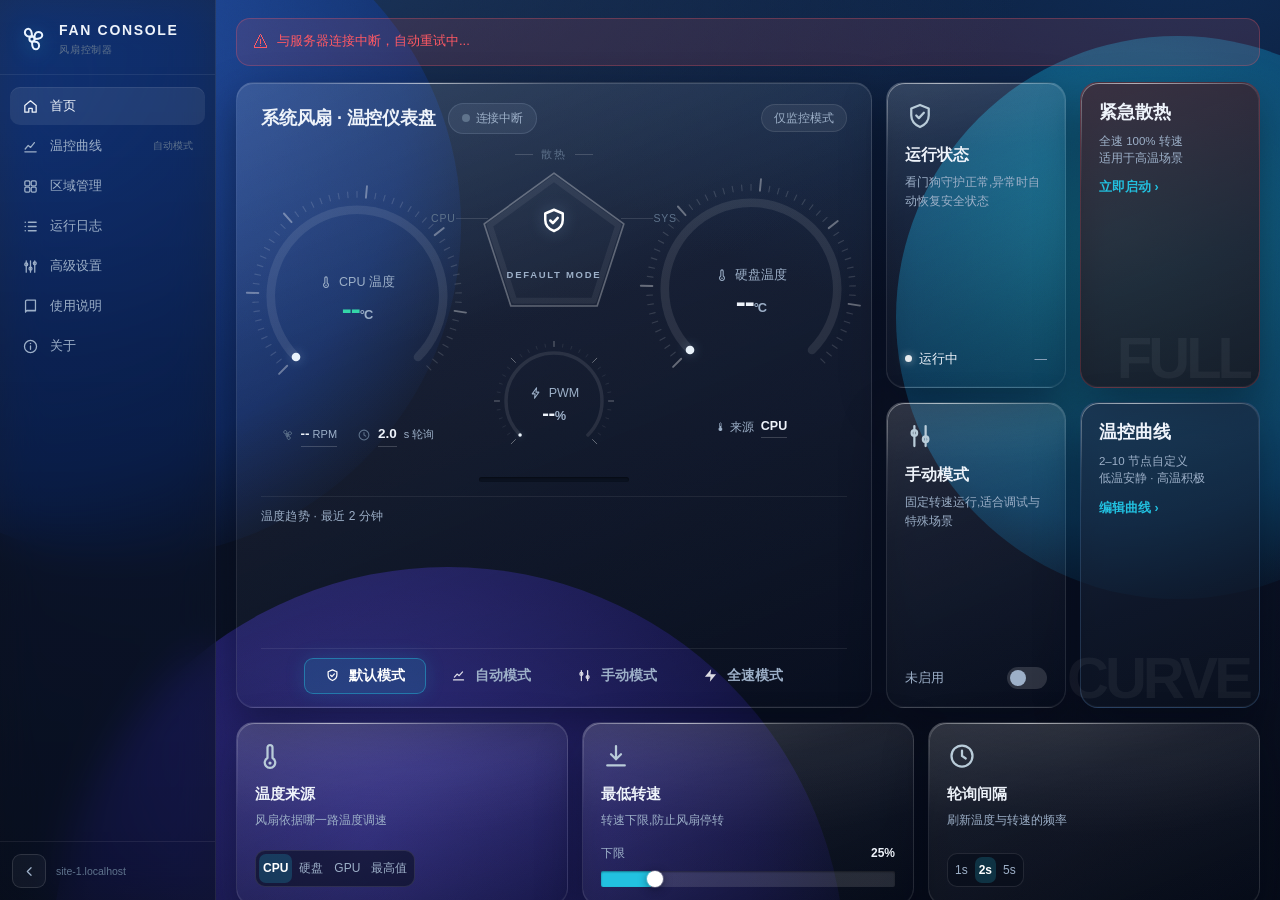
==== commit 7dd1549c: "rebrand: fnos-fan-console(app id fan-console) - manifest/cmd/wizard/ui-config 切换到 fan-console 应用标识 -" ====
--- a/src/app/bin/static/index.html
+++ b/src/app/bin/static/index.html
@@ -1329,12 +1329,12 @@
             <li>卸载后风扇自动恢复为系统原始温控，不影响硬件。</li>
             <li>如果重装时提示"检查用户组失败"，请以 root 身份执行清理脚本：</li>
           </ul>
-          <div class="guide-code">bash /tmp/cleanup-fan-control.sh</div>
+          <div class="guide-code">bash /tmp/cleanup-fan-console.sh</div>
           <ul style="margin-top:8px">
             <li>清理脚本随应用安装自动释放到 /tmp 目录，卸载后仍可用。</li>
             <li>如果服务器重启过导致脚本丢失，可手动执行以下命令：</li>
           </ul>
-          <div class="guide-code">userdel fan-control 2>/dev/null<br>groupdel fan-control 2>/dev/null<br>for vol in $(ls -d /vol* 2>/dev/null); do<br>&nbsp;&nbsp;for dir in @appconf @appdata @apphome @appmeta @apptemp @appcenter; do<br>&nbsp;&nbsp;&nbsp;&nbsp;rm -rf "$vol/$dir/fan-control"<br>&nbsp;&nbsp;done<br>done<br>rm -rf /var/apps/fan-control</div>
+          <div class="guide-code">userdel fan-console 2>/dev/null<br>groupdel fan-console 2>/dev/null<br>for vol in $(ls -d /vol* 2>/dev/null); do<br>&nbsp;&nbsp;for dir in @appconf @appdata @apphome @appmeta @apptemp @appcenter; do<br>&nbsp;&nbsp;&nbsp;&nbsp;rm -rf "$vol/$dir/fan-console"<br>&nbsp;&nbsp;done<br>done<br>rm -rf /var/apps/fan-console</div>
         </div>
       </div>
     </div>
@@ -2405,7 +2405,7 @@
     var d = new Date();
     function p(v) { return (v < 10 ? "0" : "") + v; }
     a.href = URL.createObjectURL(blob);
-    a.download = "fan-control-logs-" + d.getFullYear() + p(d.getMonth() + 1) + p(d.getDate()) +
+    a.download = "fan-console-logs-" + d.getFullYear() + p(d.getMonth() + 1) + p(d.getDate()) +
                  "-" + p(d.getHours()) + p(d.getMinutes()) + ".log";
     document.body.appendChild(a); a.click(); a.remove();
     setTimeout(function () { URL.revokeObjectURL(a.href); }, 1000);
@@ -2514,7 +2514,7 @@
       var blob = new Blob([JSON.stringify(cfg, null, 2)], { type: "application/json" });
       var a = document.createElement("a");
       a.href = URL.createObjectURL(blob);
-      a.download = "fan-control-config-" + stamp() + ".json";
+      a.download = "fan-console-config-" + stamp() + ".json";
       document.body.appendChild(a); a.click(); a.remove();
       setTimeout(function () { URL.revokeObjectURL(a.href); }, 1000);
       showToast("配置已导出");
